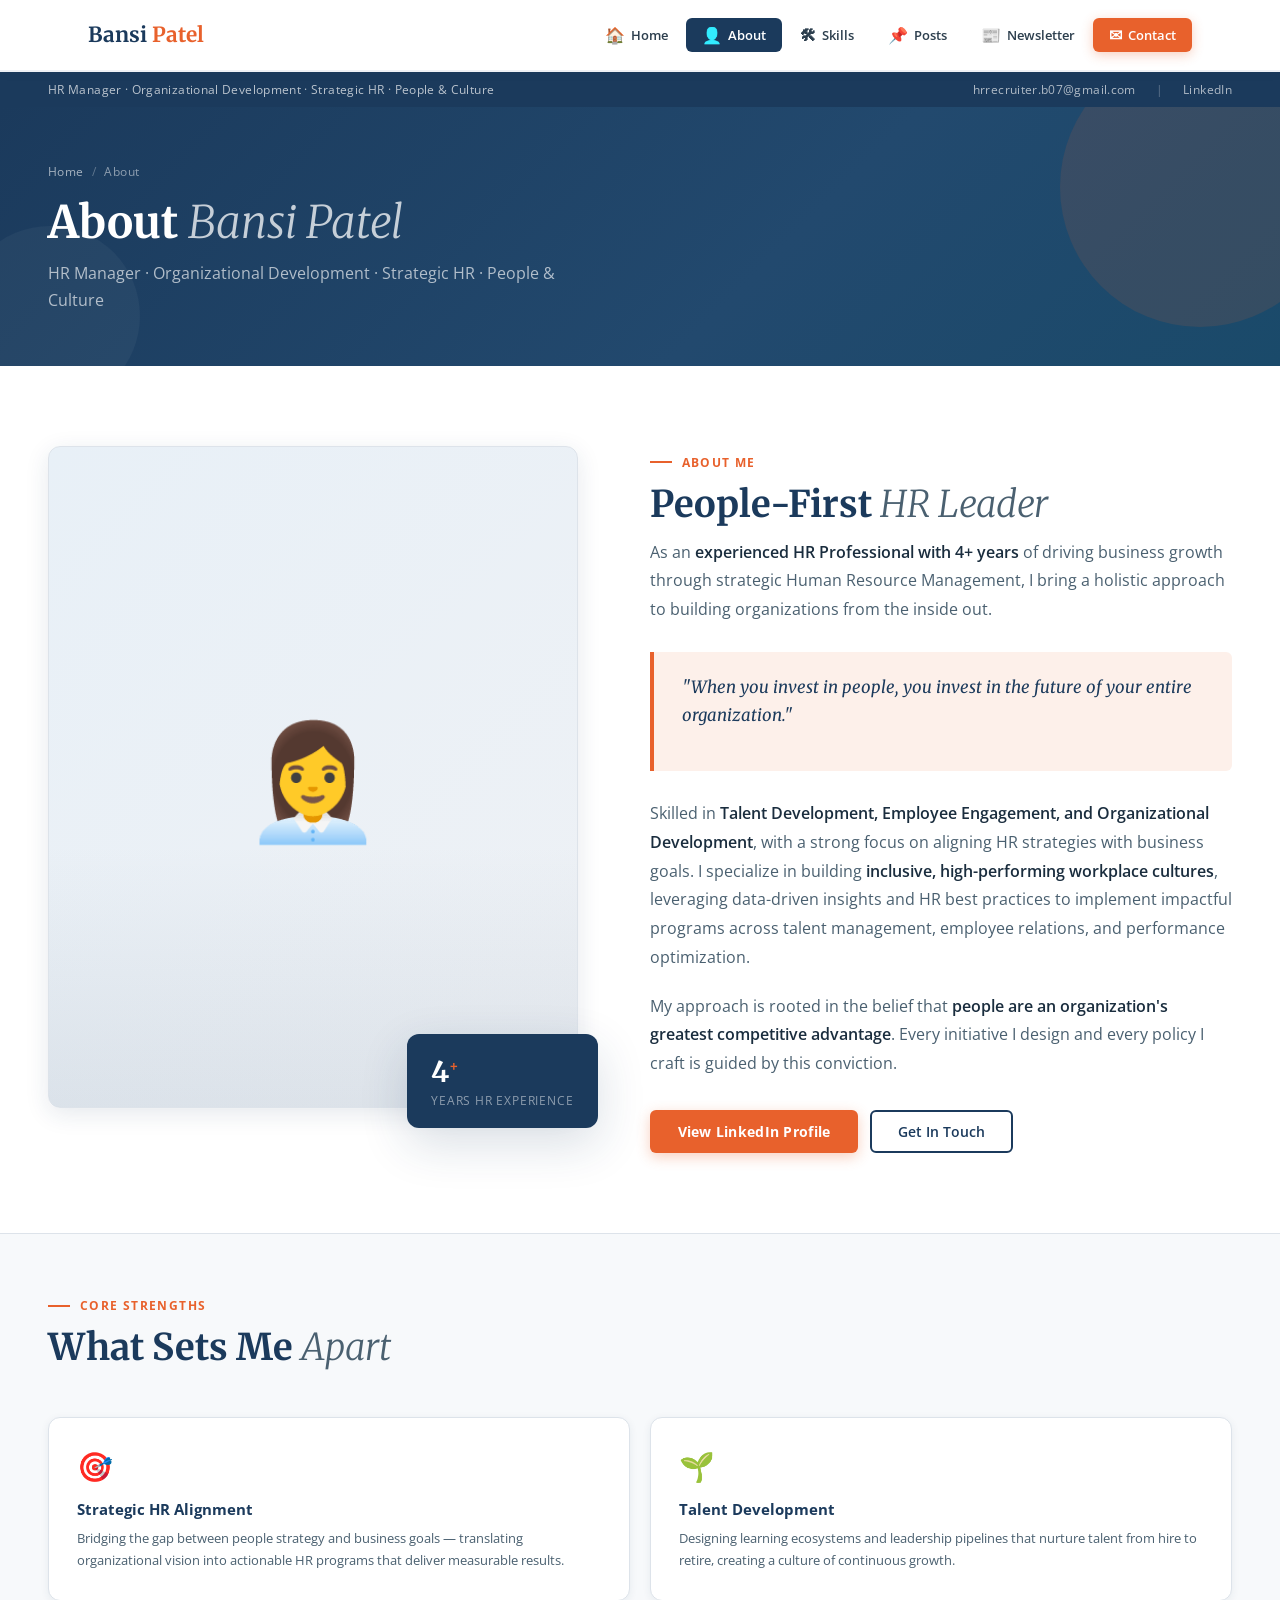
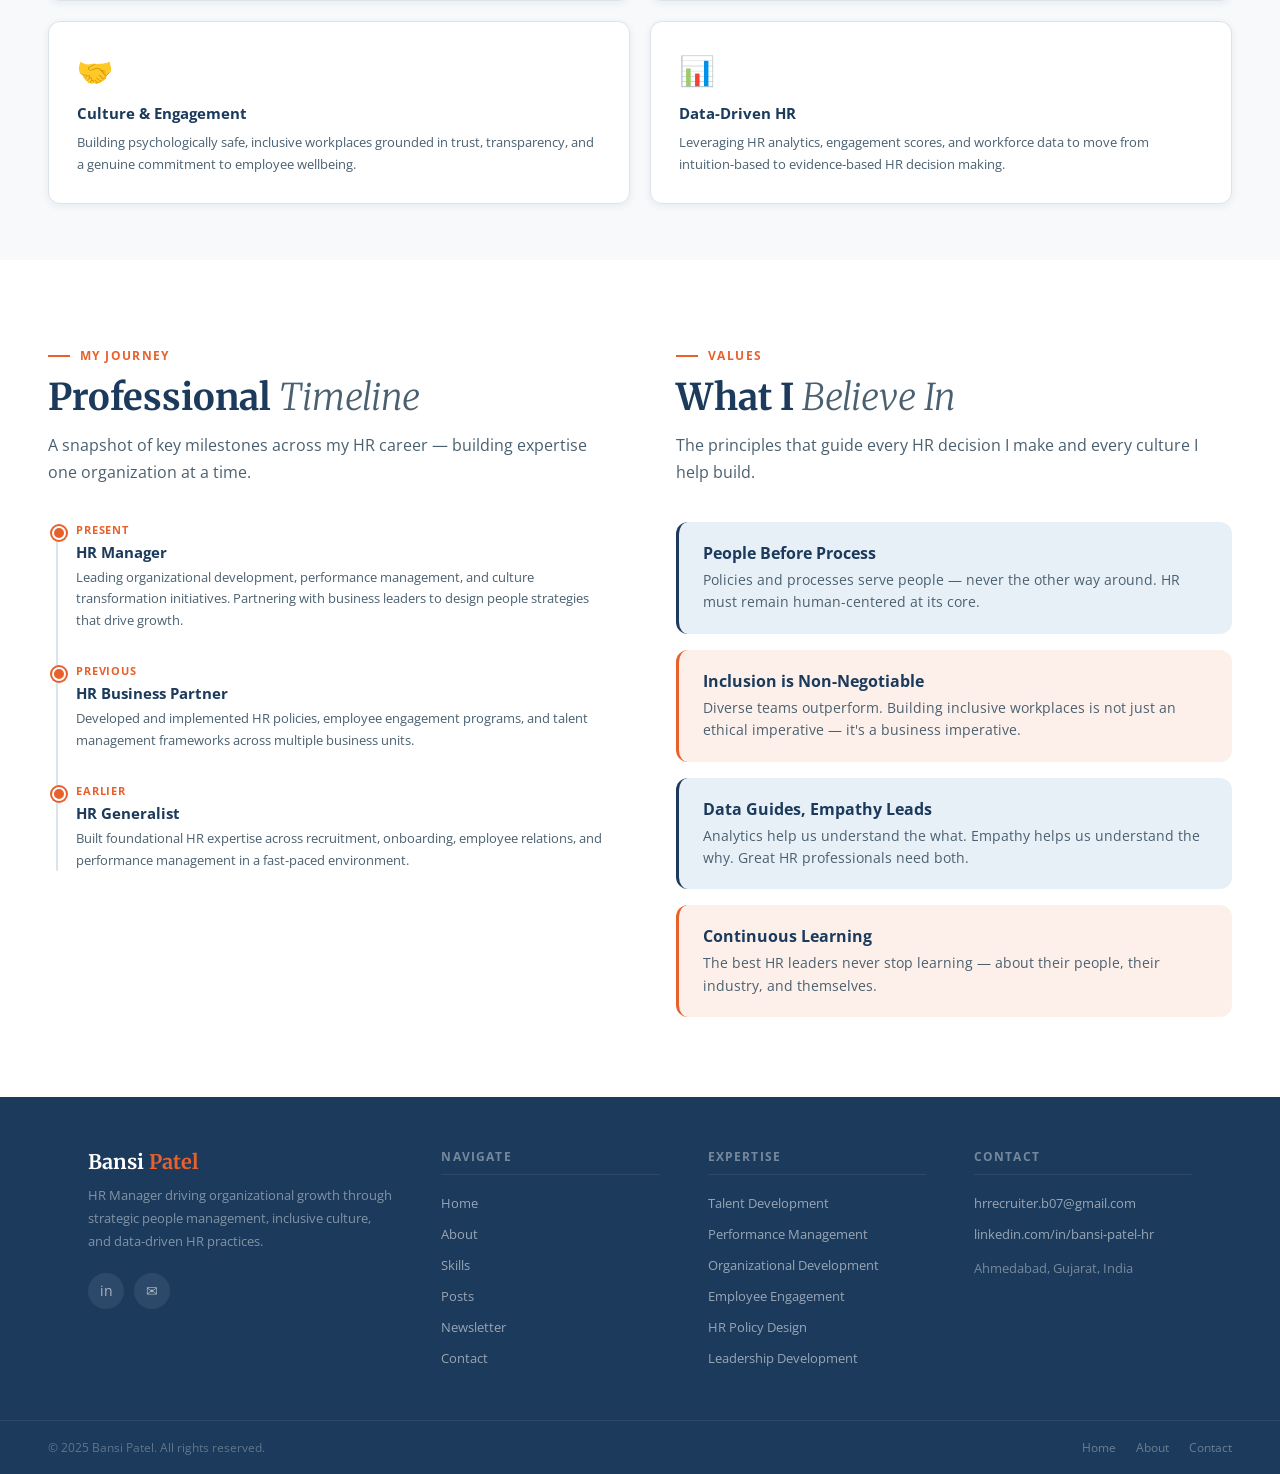
==== about.html @ 17901cab "Add files via upload" ====
<!DOCTYPE html>
<html lang="en">
<head>
<meta charset="UTF-8">
<meta name="viewport" content="width=device-width, initial-scale=1.0">
<title>About — Bansi Patel</title>
<link rel="stylesheet" href="style.css">
<style>
.about-grid { display:grid; grid-template-columns:1fr 1.1fr; gap:72px; align-items:start; }
.about-photo-block {
  position:relative;
}
.about-photo-frame {
  background:linear-gradient(135deg, var(--navy-pale), var(--gray-100));
  border-radius:var(--radius-lg);
  aspect-ratio:4/5;
  display:flex; align-items:center; justify-content:center;
  font-size:7rem;
  border:1px solid var(--gray-200);
  box-shadow:var(--shadow-md);
  position:relative; overflow:hidden;
}
.about-photo-frame::before {
  content:''; position:absolute;
  bottom:0; left:0; right:0; height:40%;
  background:linear-gradient(to top, rgba(27,58,92,.08), transparent);
}
.about-accent-card {
  position:absolute; bottom:-20px; right:-20px;
  background:var(--navy);
  border-radius:var(--radius-lg);
  padding:20px 24px;
  box-shadow:var(--shadow-lg);
}
.aac-num { font-family:'Merriweather',serif; font-size:1.8rem; font-weight:700; color:var(--white); }
.aac-num sup { color:var(--orange); font-size:.9rem; }
.aac-lbl { font-size:.72rem; color:rgba(255,255,255,.5); text-transform:uppercase; letter-spacing:.07em; margin-top:3px; }

.about-text { }
.about-text p { font-size:.97rem; color:var(--text-md); line-height:1.85; margin-bottom:20px; }
.about-text p strong { color:var(--text); font-weight:600; }
.about-quote {
  margin:28px 0;
  padding:22px 28px;
  border-left:4px solid var(--orange);
  background:var(--orange-pale);
  border-radius:0 var(--radius) var(--radius) 0;
}
.about-quote p { font-family:'Merriweather',serif; font-size:1.05rem; font-style:italic; color:var(--navy); line-height:1.65; }
.about-btns { display:flex; gap:12px; flex-wrap:wrap; margin-top:32px; }

/* HIGHLIGHTS */
.highlights-grid { display:grid; grid-template-columns:repeat(2,1fr); gap:20px; margin-top:48px; }
.hl-card {
  background:var(--white); border:1px solid var(--gray-200);
  border-radius:var(--radius-lg); padding:28px;
  box-shadow:var(--shadow-sm); transition:all .3s;
  position:relative; overflow:hidden;
}
.hl-card::before {
  content:''; position:absolute; top:0; left:0; right:0; height:3px;
  background:var(--orange); transform:scaleX(0); transform-origin:left; transition:transform .35s;
}
.hl-card:hover { transform:translateY(-4px); box-shadow:var(--shadow-lg); }
.hl-card:hover::before { transform:scaleX(1); }
.hl-icon { font-size:1.8rem; margin-bottom:14px; }
.hl-title { font-size:.95rem; font-weight:700; color:var(--navy); margin-bottom:8px; }
.hl-desc { font-size:.84rem; color:var(--text-md); line-height:1.65; }

/* TIMELINE */
.timeline { position:relative; padding-left:28px; }
.timeline::before {
  content:''; position:absolute; left:8px; top:8px; bottom:0;
  width:2px; background:var(--gray-200); border-radius:1px;
}
.tl-item { position:relative; margin-bottom:32px; }
.tl-dot {
  position:absolute; left:-24px; top:4px;
  width:14px; height:14px; border-radius:50%;
  background:var(--orange); border:2px solid var(--white);
  box-shadow:0 0 0 2px var(--orange);
}
.tl-tag { font-size:.68rem; font-weight:700; letter-spacing:.08em; text-transform:uppercase; color:var(--orange); margin-bottom:5px; }
.tl-title { font-size:.95rem; font-weight:700; color:var(--navy); margin-bottom:5px; }
.tl-desc { font-size:.84rem; color:var(--text-md); line-height:1.6; }

@media(max-width:860px){
  .about-grid { grid-template-columns:1fr; gap:40px; }
  .about-photo-block { max-width:320px; }
  .highlights-grid { grid-template-columns:1fr; }
}
</style>
</head>
<body>
<main>
<div class="page-banner">
  <div class="page-banner-inner">
    <div class="breadcrumb"><a href="index.html">Home</a><span>/</span>About</div>
    <h1>About <em>Bansi Patel</em></h1>
    <p>HR Manager · Organizational Development · Strategic HR · People &amp; Culture</p>
  </div>
</div>

<section class="section">
  <div class="container">
    <div class="about-grid">
      <div class="sr-l">
        <div class="about-photo-block">
          <div class="about-photo-frame">👩‍💼</div>
          <div class="about-accent-card">
            <div class="aac-num">4<sup>+</sup></div>
            <div class="aac-lbl">Years HR Experience</div>
          </div>
        </div>
      </div>
      <div class="about-text sr-r">
        <div class="sec-label">About Me</div>
        <h2 class="sec-h2">People-First <em>HR Leader</em></h2>
        <p>As an <strong>experienced HR Professional with 4+ years</strong> of driving business growth through strategic Human Resource Management, I bring a holistic approach to building organizations from the inside out.</p>
        <div class="about-quote">
          <p>"When you invest in people, you invest in the future of your entire organization."</p>
        </div>
        <p>Skilled in <strong>Talent Development, Employee Engagement, and Organizational Development</strong>, with a strong focus on aligning HR strategies with business goals. I specialize in building <strong>inclusive, high-performing workplace cultures</strong>, leveraging data-driven insights and HR best practices to implement impactful programs across talent management, employee relations, and performance optimization.</p>
        <p>My approach is rooted in the belief that <strong>people are an organization's greatest competitive advantage</strong>. Every initiative I design and every policy I craft is guided by this conviction.</p>
        <div class="about-btns">
          <a href="https://linkedin.com/in/bansi-patel-hr" target="_blank" class="btn-primary">View LinkedIn Profile</a>
          <a href="contact.html" class="btn-outline">Get In Touch</a>
        </div>
      </div>
    </div>
  </div>
</section>

<!-- HIGHLIGHTS -->
<section class="section-sm" style="background:var(--gray-50);border-top:1px solid var(--gray-200)">
  <div class="container">
    <div class="sr"><div class="sec-label">Core Strengths</div><h2 class="sec-h2">What Sets Me <em>Apart</em></h2></div>
    <div class="highlights-grid">
      <div class="hl-card sr d1"><div class="hl-icon">🎯</div><div class="hl-title">Strategic HR Alignment</div><p class="hl-desc">Bridging the gap between people strategy and business goals — translating organizational vision into actionable HR programs that deliver measurable results.</p></div>
      <div class="hl-card sr d2"><div class="hl-icon">🌱</div><div class="hl-title">Talent Development</div><p class="hl-desc">Designing learning ecosystems and leadership pipelines that nurture talent from hire to retire, creating a culture of continuous growth.</p></div>
      <div class="hl-card sr d3"><div class="hl-icon">🤝</div><div class="hl-title">Culture &amp; Engagement</div><p class="hl-desc">Building psychologically safe, inclusive workplaces grounded in trust, transparency, and a genuine commitment to employee wellbeing.</p></div>
      <div class="hl-card sr d4"><div class="hl-icon">📊</div><div class="hl-title">Data-Driven HR</div><p class="hl-desc">Leveraging HR analytics, engagement scores, and workforce data to move from intuition-based to evidence-based HR decision making.</p></div>
    </div>
  </div>
</section>

<!-- PROFESSIONAL JOURNEY -->
<section class="section">
  <div class="container" style="display:grid;grid-template-columns:1fr 1fr;gap:72px">
    <div class="sr-l">
      <div class="sec-label">My Journey</div>
      <h2 class="sec-h2">Professional <em>Timeline</em></h2>
      <p class="sec-desc" style="margin-bottom:36px">A snapshot of key milestones across my HR career — building expertise one organization at a time.</p>
      <div class="timeline">
        <div class="tl-item">
          <div class="tl-dot"></div>
          <div class="tl-tag">Present</div>
          <div class="tl-title">HR Manager</div>
          <p class="tl-desc">Leading organizational development, performance management, and culture transformation initiatives. Partnering with business leaders to design people strategies that drive growth.</p>
        </div>
        <div class="tl-item">
          <div class="tl-dot"></div>
          <div class="tl-tag">Previous</div>
          <div class="tl-title">HR Business Partner</div>
          <p class="tl-desc">Developed and implemented HR policies, employee engagement programs, and talent management frameworks across multiple business units.</p>
        </div>
        <div class="tl-item">
          <div class="tl-dot"></div>
          <div class="tl-tag">Earlier</div>
          <div class="tl-title">HR Generalist</div>
          <p class="tl-desc">Built foundational HR expertise across recruitment, onboarding, employee relations, and performance management in a fast-paced environment.</p>
        </div>
      </div>
    </div>
    <div class="sr-r">
      <div class="sec-label">Values</div>
      <h2 class="sec-h2">What I <em>Believe In</em></h2>
      <p class="sec-desc" style="margin-bottom:36px">The principles that guide every HR decision I make and every culture I help build.</p>
      <div style="display:flex;flex-direction:column;gap:16px">
        <div style="padding:20px 24px;border-radius:var(--radius-lg);background:var(--navy-pale);border-left:3px solid var(--navy)">
          <div style="font-weight:700;color:var(--navy);margin-bottom:5px">People Before Process</div>
          <p style="font-size:.85rem;color:var(--text-md);line-height:1.65">Policies and processes serve people — never the other way around. HR must remain human-centered at its core.</p>
        </div>
        <div style="padding:20px 24px;border-radius:var(--radius-lg);background:var(--orange-pale);border-left:3px solid var(--orange)">
          <div style="font-weight:700;color:var(--navy);margin-bottom:5px">Inclusion is Non-Negotiable</div>
          <p style="font-size:.85rem;color:var(--text-md);line-height:1.65">Diverse teams outperform. Building inclusive workplaces is not just an ethical imperative — it's a business imperative.</p>
        </div>
        <div style="padding:20px 24px;border-radius:var(--radius-lg);background:var(--navy-pale);border-left:3px solid var(--navy)">
          <div style="font-weight:700;color:var(--navy);margin-bottom:5px">Data Guides, Empathy Leads</div>
          <p style="font-size:.85rem;color:var(--text-md);line-height:1.65">Analytics help us understand the what. Empathy helps us understand the why. Great HR professionals need both.</p>
        </div>
        <div style="padding:20px 24px;border-radius:var(--radius-lg);background:var(--orange-pale);border-left:3px solid var(--orange)">
          <div style="font-weight:700;color:var(--navy);margin-bottom:5px">Continuous Learning</div>
          <p style="font-size:.85rem;color:var(--text-md);line-height:1.65">The best HR leaders never stop learning — about their people, their industry, and themselves.</p>
        </div>
      </div>
    </div>
  </div>
</section>

</main>
<script src="shared.js"></script>
</body>
</html>
---- style.css ----
/* =============================================
   BANSI PATEL — CareerMosaic-inspired palette
   Navy #1b3a5c · Orange #e8612c · White #fff
============================================= */
@import url('https://fonts.googleapis.com/css2?family=Merriweather:ital,wght@0,300;0,400;0,700;1,300;1,400&family=Open+Sans:wght@300;400;500;600;700&display=swap');

:root {
  --navy:       #1b3a5c;
  --navy-mid:   #22496e;
  --navy-lt:    #2d5f8a;
  --navy-pale:  #e8f0f7;
  --orange:     #e8612c;
  --orange-lt:  #f07840;
  --orange-pale:#fdf0ea;
  --white:      #ffffff;
  --gray-50:    #f7f9fb;
  --gray-100:   #eef1f5;
  --gray-200:   #dde3ea;
  --gray-400:   #9aabb8;
  --gray-600:   #5a6f7e;
  --gray-800:   #2d3f4e;
  --text:       #1a2d3e;
  --text-md:    #4a6070;
  --text-lt:    #7a93a3;
  --border:     rgba(27,58,92,.1);
  --shadow-sm:  0 2px 8px rgba(27,58,92,.07);
  --shadow-md:  0 6px 24px rgba(27,58,92,.11);
  --shadow-lg:  0 16px 48px rgba(27,58,92,.16);
  --radius:     6px;
  --radius-lg:  12px;
}

*, *::before, *::after { margin:0; padding:0; box-sizing:border-box; }
html { scroll-behavior:smooth; }
body {
  font-family:'Open Sans', sans-serif;
  background:var(--white);
  color:var(--text);
  overflow-x:hidden;
  -webkit-font-smoothing:antialiased;
  min-height:100vh;
  display:flex; flex-direction:column;
}
main { flex:1; }
a { text-decoration:none; color:inherit; }
img { max-width:100%; }
::-webkit-scrollbar { width:4px; }
::-webkit-scrollbar-track { background:var(--gray-100); }
::-webkit-scrollbar-thumb { background:var(--navy); border-radius:2px; }

/* ── TOP UTILITY BAR ── */
.topbar {
  background:var(--navy);
  color:rgba(255,255,255,.7);
  font-size:.75rem;
  letter-spacing:.03em;
  padding:9px 48px;
  display:flex; justify-content:space-between; align-items:center;
}
.topbar a { color:rgba(255,255,255,.65); transition:color .2s; }
.topbar a:hover { color:#fff; }
.topbar-right { display:flex; gap:20px; align-items:center; }
.topbar-right span { color:rgba(255,255,255,.3); }

/* ── MAIN NAV ── */
.navbar {
  background:var(--white);
  border-bottom:2px solid var(--gray-100);
  box-shadow:var(--shadow-sm);
  position:sticky; top:0; z-index:900;
}
.navbar-inner {
  max-width:1200px; margin:0 auto;
  padding:0 48px;
  display:flex; align-items:center; justify-content:space-between;
  height:70px;
}
.nav-logo {
  font-family:'Merriweather', serif;
  font-size:1.3rem; font-weight:700;
  color:var(--navy); white-space:nowrap;
}
.nav-logo span { color:var(--orange); }

/* centered nav links */
.nav-menu {
  display:flex; align-items:center; gap:2px;
  list-style:none;
}
.nav-menu a {
  display:flex; align-items:center; gap:6px;
  padding:8px 16px;
  border-radius:var(--radius);
  font-size:.83rem; font-weight:600;
  color:var(--gray-800);
  transition:all .22s;
  white-space:nowrap;
}
.nav-menu a .nav-icon {
  font-size:1rem; line-height:1;
}
.nav-menu a:hover { background:var(--navy-pale); color:var(--navy); }
.nav-menu a.active {
  background:var(--navy);
  color:var(--white);
}
.nav-menu a.active .nav-icon { filter:brightness(2); }

.nav-cta-btn {
  background:var(--orange) !important;
  color:var(--white) !important;
  border-radius:var(--radius) !important;
  box-shadow:0 3px 12px rgba(232,97,44,.3) !important;
}
.nav-cta-btn:hover { background:var(--orange-lt) !important; transform:translateY(-1px); box-shadow:0 5px 18px rgba(232,97,44,.4) !important; }

.hamburger {
  display:none; flex-direction:column; gap:5px;
  cursor:pointer; padding:6px;
}
.hamburger span { width:22px; height:2px; background:var(--navy); display:block; border-radius:1px; transition:all .3s; }

/* mobile nav */
@media(max-width:860px) {
  .topbar { display:none; }
  .nav-menu {
    display:none; flex-direction:column; align-items:stretch;
    position:fixed; top:70px; left:0; right:0;
    background:var(--white);
    border-top:1px solid var(--gray-200);
    padding:12px 16px 20px;
    box-shadow:var(--shadow-md);
    z-index:800; gap:4px;
  }
  .nav-menu.open { display:flex; }
  .nav-menu a { padding:12px 14px; justify-content:flex-start; }
  .hamburger { display:flex; }
  .navbar-inner { padding:0 20px; }
}

/* ── PAGE HEADER BANNER ── */
.page-banner {
  background:linear-gradient(135deg, var(--navy) 0%, var(--navy-mid) 60%, #1a4a6a 100%);
  padding:56px 48px 52px;
  position:relative; overflow:hidden;
}
.page-banner::after {
  content:'';
  position:absolute; right:-60px; top:-60px;
  width:280px; height:280px;
  border-radius:50%;
  background:rgba(232,97,44,.12);
  pointer-events:none;
}
.page-banner::before {
  content:'';
  position:absolute; left:-40px; bottom:-40px;
  width:180px; height:180px;
  border-radius:50%;
  background:rgba(255,255,255,.04);
  pointer-events:none;
}
.page-banner-inner { max-width:1200px; margin:0 auto; position:relative; z-index:1; }
.page-banner h1 {
  font-family:'Merriweather', serif;
  font-size:clamp(1.8rem, 3.5vw, 2.8rem);
  font-weight:700; color:var(--white);
  line-height:1.2; margin-bottom:10px;
}
.page-banner h1 em { font-style:italic; font-weight:300; color:rgba(255,255,255,.75); }
.page-banner p {
  font-size:1rem; color:rgba(255,255,255,.65);
  max-width:560px; line-height:1.7;
}
.breadcrumb {
  display:flex; align-items:center; gap:8px;
  font-size:.75rem; color:rgba(255,255,255,.5);
  margin-bottom:16px; letter-spacing:.04em;
}
.breadcrumb a { color:rgba(255,255,255,.6); }
.breadcrumb a:hover { color:#fff; }
.breadcrumb span { color:rgba(255,255,255,.3); }

/* ── SECTION UTILITIES ── */
.section { padding:80px 48px; }
.section-sm { padding:56px 48px; }
.container { max-width:1200px; margin:0 auto; }
.sec-label {
  display:inline-flex; align-items:center; gap:10px;
  font-size:.72rem; font-weight:700; letter-spacing:.12em; text-transform:uppercase;
  color:var(--orange); margin-bottom:12px;
}
.sec-label::before { content:''; width:22px; height:2px; background:var(--orange); }
h2.sec-h2 {
  font-family:'Merriweather', serif;
  font-size:clamp(1.7rem, 3vw, 2.3rem);
  font-weight:700; line-height:1.2;
  color:var(--navy); margin-bottom:12px;
}
h2.sec-h2 em { font-style:italic; font-weight:300; color:var(--text-md); }
.sec-desc { font-size:.97rem; color:var(--text-md); line-height:1.75; max-width:540px; }

/* ── BUTTONS ── */
.btn-primary {
  background:var(--orange); color:var(--white);
  padding:12px 28px; border-radius:var(--radius);
  font-size:.88rem; font-weight:700; letter-spacing:.02em;
  display:inline-flex; align-items:center; gap:8px;
  transition:all .25s;
  box-shadow:0 4px 14px rgba(232,97,44,.3);
  border:none; cursor:pointer;
}
.btn-primary:hover { background:var(--orange-lt); transform:translateY(-2px); box-shadow:0 8px 22px rgba(232,97,44,.4); }
.btn-navy {
  background:var(--navy); color:var(--white);
  padding:12px 28px; border-radius:var(--radius);
  font-size:.88rem; font-weight:700; letter-spacing:.02em;
  display:inline-flex; align-items:center; gap:8px;
  transition:all .25s;
  box-shadow:0 4px 14px rgba(27,58,92,.2);
}
.btn-navy:hover { background:var(--navy-mid); transform:translateY(-2px); }
.btn-outline {
  border:2px solid var(--navy); color:var(--navy);
  padding:10px 26px; border-radius:var(--radius);
  font-size:.88rem; font-weight:600;
  display:inline-flex; align-items:center; gap:8px;
  transition:all .25s;
}
.btn-outline:hover { background:var(--navy); color:var(--white); }

/* ── CARD BASE ── */
.card {
  background:var(--white);
  border:1px solid var(--gray-200);
  border-radius:var(--radius-lg);
  box-shadow:var(--shadow-sm);
  transition:all .3s;
  overflow:hidden;
}
.card:hover { transform:translateY(-4px); box-shadow:var(--shadow-lg); }
.card-top-accent::before {
  content:''; display:block;
  height:3px; background:linear-gradient(90deg, var(--orange), var(--navy));
}

/* ── SKILL TAGS ── */
.tag-cloud { display:flex; flex-wrap:wrap; gap:10px; }
.skill-tag {
  display:inline-flex; align-items:center; gap:7px;
  padding:8px 18px; border-radius:100px;
  background:var(--gray-50);
  border:1px solid var(--gray-200);
  font-size:.83rem; font-weight:600; color:var(--navy);
  transition:all .25s; cursor:default;
}
.skill-tag:hover {
  background:var(--navy); color:var(--white);
  border-color:var(--navy);
  transform:translateY(-2px); box-shadow:var(--shadow-sm);
}
.skill-tag-dot { width:5px; height:5px; border-radius:50%; background:var(--orange); flex-shrink:0; }

/* ── FOOTER ── */
footer {
  background:var(--navy);
}
.footer-main {
  max-width:1200px; margin:0 auto;
  padding:52px 48px;
  display:grid; grid-template-columns:1.4fr 1fr 1fr 1fr;
  gap:48px;
}
.footer-brand {
  font-family:'Merriweather', serif;
  font-size:1.25rem; font-weight:700;
  color:var(--white); margin-bottom:10px;
}
.footer-brand span { color:var(--orange); }
.footer-tagline { font-size:.84rem; color:rgba(255,255,255,.45); line-height:1.7; margin-bottom:20px; }
.footer-social { display:flex; gap:10px; }
.fsoc {
  width:36px; height:36px; border-radius:50%;
  background:rgba(255,255,255,.08);
  display:flex; align-items:center; justify-content:center;
  color:rgba(255,255,255,.6); font-size:.85rem;
  transition:all .25s;
}
.fsoc:hover { background:var(--orange); color:var(--white); }
.footer-col-title {
  font-size:.72rem; font-weight:700; letter-spacing:.1em; text-transform:uppercase;
  color:rgba(255,255,255,.4); margin-bottom:16px; padding-bottom:10px;
  border-bottom:1px solid rgba(255,255,255,.08);
}
.footer-links { list-style:none; display:flex; flex-direction:column; gap:9px; }
.footer-links a { font-size:.84rem; color:rgba(255,255,255,.55); transition:color .2s; }
.footer-links a:hover { color:var(--white); padding-left:4px; }
.footer-bottom {
  border-top:1px solid rgba(255,255,255,.07);
  padding:18px 48px;
  display:flex; justify-content:space-between; align-items:center;
  max-width:100%;
}
.footer-copy { font-size:.78rem; color:rgba(255,255,255,.3); }
.footer-bottom-links { display:flex; gap:20px; }
.footer-bottom-links a { font-size:.78rem; color:rgba(255,255,255,.35); transition:color .2s; }
.footer-bottom-links a:hover { color:rgba(255,255,255,.7); }

/* ── SCROLL REVEAL ── */
.sr { opacity:0; transform:translateY(28px); transition:opacity .65s ease, transform .65s ease; }
.sr.in { opacity:1; transform:none; }
.sr-l { opacity:0; transform:translateX(-28px); transition:opacity .65s ease, transform .65s ease; }
.sr-l.in { opacity:1; transform:none; }
.sr-r { opacity:0; transform:translateX(28px); transition:opacity .65s ease, transform .65s ease; }
.sr-r.in { opacity:1; transform:none; }
.d1{transition-delay:.08s;}.d2{transition-delay:.16s;}.d3{transition-delay:.24s;}.d4{transition-delay:.32s;}.d5{transition-delay:.40s;}

@media(max-width:860px){
  .section, .section-sm { padding:56px 20px; }
  .page-banner { padding:40px 20px; }
  .footer-main { grid-template-columns:1fr 1fr; padding:40px 20px; gap:32px; }
  .footer-bottom { flex-direction:column; gap:10px; padding:16px 20px; text-align:center; }
}
@media(max-width:560px){
  .footer-main { grid-template-columns:1fr; }
}
</style>
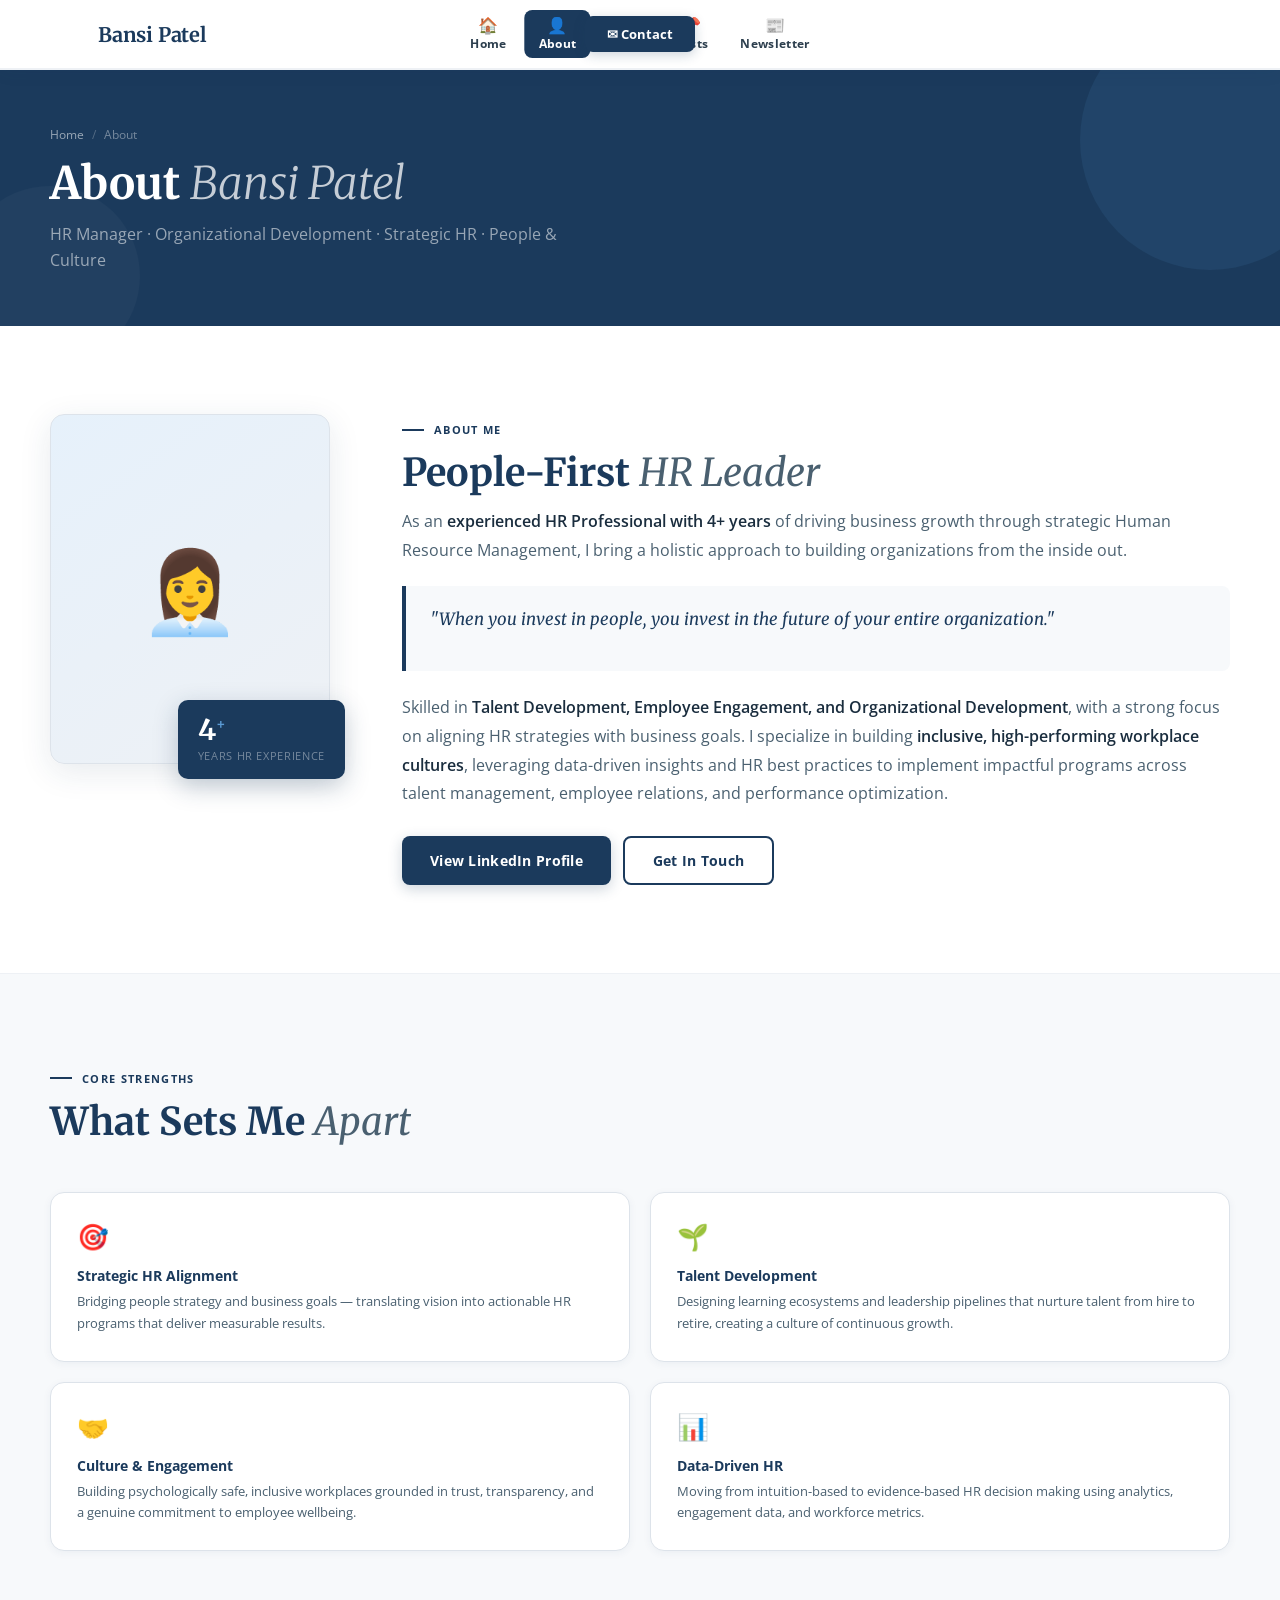
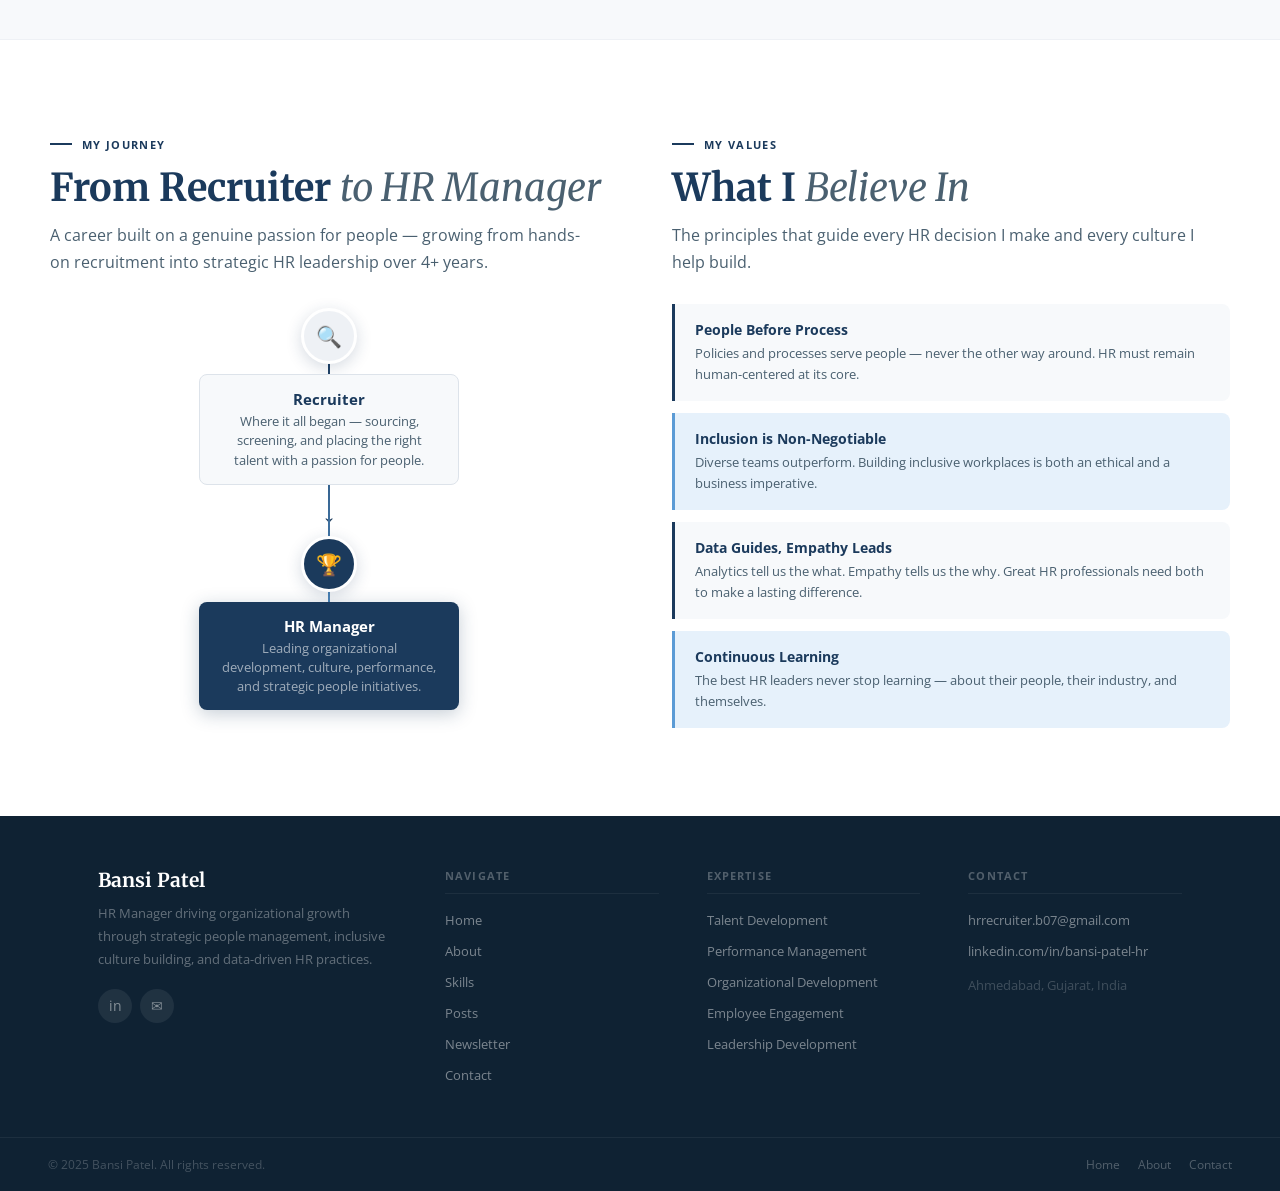
==== commit 746c8dec: "Add files via upload" ====
--- a/about.html
+++ b/about.html
@@ -6,198 +6,174 @@
 <title>About — Bansi Patel</title>
 <link rel="stylesheet" href="style.css">
 <style>
-.about-grid { display:grid; grid-template-columns:1fr 1.1fr; gap:72px; align-items:start; }
-.about-photo-block {
-  position:relative;
+.about-grid { display:grid; grid-template-columns:280px 1fr; gap:72px; align-items:start; }
+.about-photo { background:linear-gradient(145deg,var(--navy-pale),var(--g100)); border-radius:var(--radius-lg); aspect-ratio:4/5; display:flex; align-items:center; justify-content:center; font-size:5rem; border:1px solid var(--g200); box-shadow:0 8px 32px rgba(27,58,92,.1); position:relative; }
+.about-badge { position:absolute; bottom:-16px; right:-16px; background:var(--navy); border-radius:10px; padding:16px 20px; box-shadow:0 8px 24px rgba(27,58,92,.25); }
+.ab-num { font-family:'Merriweather',serif; font-size:1.8rem; font-weight:700; color:#fff; line-height:1; }
+.ab-num sup { font-size:.9rem; color:var(--steel); }
+.ab-lbl { font-size:.68rem; color:rgba(255,255,255,.4); text-transform:uppercase; letter-spacing:.06em; margin-top:3px; }
+.about-body p { font-size:.97rem; color:var(--text-md); line-height:1.85; margin-bottom:18px; }
+.about-body p strong { color:var(--text); font-weight:600; }
+.about-quote { margin:22px 0; padding:20px 24px; border-left:4px solid var(--navy); background:var(--g50); border-radius:0 8px 8px 0; }
+.about-quote p { font-family:'Merriweather',serif; font-size:1.05rem; font-style:italic; color:var(--navy); line-height:1.6; }
+.about-btns { display:flex; gap:12px; flex-wrap:wrap; margin-top:28px; }
+
+/* strengths */
+.strengths-grid { display:grid; grid-template-columns:repeat(2,1fr); gap:20px; margin-top:48px; }
+.strength-card { background:#fff; border:1px solid var(--g200); border-radius:var(--radius-lg); padding:26px; box-shadow:0 2px 8px rgba(27,58,92,.05); position:relative; overflow:hidden; transition:transform .3s, box-shadow .3s; }
+.strength-card::before { content:''; position:absolute; top:0; left:0; right:0; height:3px; background:var(--navy); transform:scaleX(0); transform-origin:left; transition:transform .38s; }
+.strength-card:hover { transform:translateY(-5px); box-shadow:0 14px 36px rgba(27,58,92,.12); }
+.strength-card:hover::before { transform:scaleX(1); }
+.sc-ico { font-size:1.6rem; margin-bottom:12px; }
+.sc-title { font-size:.9rem; font-weight:700; color:var(--navy); margin-bottom:6px; }
+.sc-desc { font-size:.83rem; color:var(--text-md); line-height:1.65; }
+
+/* journey — simple recruiter → HR Manager */
+.journey-section { display:grid; grid-template-columns:1fr 1fr; gap:64px; }
+.journey-track {
+  display:flex; flex-direction:column; align-items:center; gap:0;
+  margin-top:32px; position:relative;
 }
-.about-photo-frame {
-  background:linear-gradient(135deg, var(--navy-pale), var(--gray-100));
-  border-radius:var(--radius-lg);
-  aspect-ratio:4/5;
+.journey-track::before {
+  content:''; position:absolute; left:50%; transform:translateX(-50%);
+  top:40px; bottom:40px; width:2px;
+  background:linear-gradient(to bottom, var(--navy), var(--steel));
+  border-radius:1px;
+}
+.jstep {
+  display:flex; flex-direction:column; align-items:center;
+  position:relative; z-index:1; width:100%;
+}
+.jstep-node {
+  width:56px; height:56px; border-radius:50%;
   display:flex; align-items:center; justify-content:center;
-  font-size:7rem;
-  border:1px solid var(--gray-200);
-  box-shadow:var(--shadow-md);
-  position:relative; overflow:hidden;
+  font-size:1.3rem;
+  box-shadow:0 4px 16px rgba(27,58,92,.18);
+  border:3px solid #fff;
 }
-.about-photo-frame::before {
-  content:''; position:absolute;
-  bottom:0; left:0; right:0; height:40%;
-  background:linear-gradient(to top, rgba(27,58,92,.08), transparent);
+.jstep-node.start { background:var(--g100); }
+.jstep-node.end   { background:var(--navy); }
+.jstep-connector  { width:2px; height:64px; background:transparent; }
+.jstep-label {
+  margin-top:10px; text-align:center;
+  padding:14px 22px; border-radius:var(--radius);
+  width:100%; max-width:260px;
 }
-.about-accent-card {
-  position:absolute; bottom:-20px; right:-20px;
-  background:var(--navy);
-  border-radius:var(--radius-lg);
-  padding:20px 24px;
-  box-shadow:var(--shadow-lg);
+.jstep-label.start-lbl { background:var(--g50); border:1px solid var(--g200); }
+.jstep-label.end-lbl   { background:var(--navy); box-shadow:0 4px 18px rgba(27,58,92,.25); }
+.jl-role { font-size:.93rem; font-weight:700; color:var(--navy); margin-bottom:3px; }
+.jl-role.light { color:#fff; }
+.jl-desc { font-size:.8rem; color:var(--text-md); line-height:1.5; }
+.jl-desc.light { color:rgba(255,255,255,.58); }
+.journey-arrow {
+  font-size:1.8rem; color:var(--navy); margin:6px 0;
+  animation:arrowBounce 1.6s ease-in-out infinite;
 }
-.aac-num { font-family:'Merriweather',serif; font-size:1.8rem; font-weight:700; color:var(--white); }
-.aac-num sup { color:var(--orange); font-size:.9rem; }
-.aac-lbl { font-size:.72rem; color:rgba(255,255,255,.5); text-transform:uppercase; letter-spacing:.07em; margin-top:3px; }
+@keyframes arrowBounce { 0%,100%{transform:translateY(0);} 50%{transform:translateY(6px);} }
 
-.about-text { }
-.about-text p { font-size:.97rem; color:var(--text-md); line-height:1.85; margin-bottom:20px; }
-.about-text p strong { color:var(--text); font-weight:600; }
-.about-quote {
-  margin:28px 0;
-  padding:22px 28px;
-  border-left:4px solid var(--orange);
-  background:var(--orange-pale);
-  border-radius:0 var(--radius) var(--radius) 0;
-}
-.about-quote p { font-family:'Merriweather',serif; font-size:1.05rem; font-style:italic; color:var(--navy); line-height:1.65; }
-.about-btns { display:flex; gap:12px; flex-wrap:wrap; margin-top:32px; }
+/* values */
+.value-list { display:flex; flex-direction:column; gap:12px; }
+.val-item { padding:16px 20px; border-left:3px solid var(--navy); background:var(--g50); border-radius:0 8px 8px 0; transition:transform .25s, box-shadow .25s; }
+.val-item.alt { border-left-color:var(--steel); background:var(--navy-pale); }
+.val-item:hover { transform:translateX(5px); box-shadow:0 4px 16px rgba(27,58,92,.08); }
+.val-title { font-size:.88rem; font-weight:700; color:var(--navy); margin-bottom:4px; }
+.val-desc  { font-size:.82rem; color:var(--text-md); line-height:1.6; }
 
-/* HIGHLIGHTS */
-.highlights-grid { display:grid; grid-template-columns:repeat(2,1fr); gap:20px; margin-top:48px; }
-.hl-card {
-  background:var(--white); border:1px solid var(--gray-200);
-  border-radius:var(--radius-lg); padding:28px;
-  box-shadow:var(--shadow-sm); transition:all .3s;
-  position:relative; overflow:hidden;
-}
-.hl-card::before {
-  content:''; position:absolute; top:0; left:0; right:0; height:3px;
-  background:var(--orange); transform:scaleX(0); transform-origin:left; transition:transform .35s;
-}
-.hl-card:hover { transform:translateY(-4px); box-shadow:var(--shadow-lg); }
-.hl-card:hover::before { transform:scaleX(1); }
-.hl-icon { font-size:1.8rem; margin-bottom:14px; }
-.hl-title { font-size:.95rem; font-weight:700; color:var(--navy); margin-bottom:8px; }
-.hl-desc { font-size:.84rem; color:var(--text-md); line-height:1.65; }
-
-/* TIMELINE */
-.timeline { position:relative; padding-left:28px; }
-.timeline::before {
-  content:''; position:absolute; left:8px; top:8px; bottom:0;
-  width:2px; background:var(--gray-200); border-radius:1px;
-}
-.tl-item { position:relative; margin-bottom:32px; }
-.tl-dot {
-  position:absolute; left:-24px; top:4px;
-  width:14px; height:14px; border-radius:50%;
-  background:var(--orange); border:2px solid var(--white);
-  box-shadow:0 0 0 2px var(--orange);
-}
-.tl-tag { font-size:.68rem; font-weight:700; letter-spacing:.08em; text-transform:uppercase; color:var(--orange); margin-bottom:5px; }
-.tl-title { font-size:.95rem; font-weight:700; color:var(--navy); margin-bottom:5px; }
-.tl-desc { font-size:.84rem; color:var(--text-md); line-height:1.6; }
-
-@media(max-width:860px){
+@media(max-width:960px){
   .about-grid { grid-template-columns:1fr; gap:40px; }
-  .about-photo-block { max-width:320px; }
-  .highlights-grid { grid-template-columns:1fr; }
+  .about-photo { max-width:280px; }
+  .strengths-grid { grid-template-columns:1fr; }
+  .journey-section { grid-template-columns:1fr; gap:48px; }
 }
 </style>
 </head>
 <body>
 <main>
 <div class="page-banner">
-  <div class="page-banner-inner">
+  <div class="banner-inner">
     <div class="breadcrumb"><a href="index.html">Home</a><span>/</span>About</div>
     <h1>About <em>Bansi Patel</em></h1>
     <p>HR Manager · Organizational Development · Strategic HR · People &amp; Culture</p>
   </div>
 </div>
 
+<!-- INTRO -->
 <section class="section">
   <div class="container">
     <div class="about-grid">
-      <div class="sr-l">
-        <div class="about-photo-block">
-          <div class="about-photo-frame">👩‍💼</div>
-          <div class="about-accent-card">
-            <div class="aac-num">4<sup>+</sup></div>
-            <div class="aac-lbl">Years HR Experience</div>
-          </div>
+      <div data-reveal="left">
+        <div class="about-photo">👩‍💼
+          <div class="about-badge"><div class="ab-num">4<sup>+</sup></div><div class="ab-lbl">Years HR Experience</div></div>
         </div>
       </div>
-      <div class="about-text sr-r">
+      <div data-reveal="right" class="about-body">
         <div class="sec-label">About Me</div>
         <h2 class="sec-h2">People-First <em>HR Leader</em></h2>
         <p>As an <strong>experienced HR Professional with 4+ years</strong> of driving business growth through strategic Human Resource Management, I bring a holistic approach to building organizations from the inside out.</p>
-        <div class="about-quote">
-          <p>"When you invest in people, you invest in the future of your entire organization."</p>
-        </div>
+        <div class="about-quote"><p>"When you invest in people, you invest in the future of your entire organization."</p></div>
         <p>Skilled in <strong>Talent Development, Employee Engagement, and Organizational Development</strong>, with a strong focus on aligning HR strategies with business goals. I specialize in building <strong>inclusive, high-performing workplace cultures</strong>, leveraging data-driven insights and HR best practices to implement impactful programs across talent management, employee relations, and performance optimization.</p>
-        <p>My approach is rooted in the belief that <strong>people are an organization's greatest competitive advantage</strong>. Every initiative I design and every policy I craft is guided by this conviction.</p>
         <div class="about-btns">
-          <a href="https://linkedin.com/in/bansi-patel-hr" target="_blank" class="btn-primary">View LinkedIn Profile</a>
-          <a href="contact.html" class="btn-outline">Get In Touch</a>
+          <a href="https://linkedin.com/in/bansi-patel-hr" target="_blank" class="btn btn-navy">View LinkedIn Profile</a>
+          <a href="contact.html" class="btn btn-outline">Get In Touch</a>
         </div>
       </div>
     </div>
   </div>
 </section>
 
-<!-- HIGHLIGHTS -->
-<section class="section-sm" style="background:var(--gray-50);border-top:1px solid var(--gray-200)">
+<!-- STRENGTHS -->
+<section class="section section-alt">
   <div class="container">
-    <div class="sr"><div class="sec-label">Core Strengths</div><h2 class="sec-h2">What Sets Me <em>Apart</em></h2></div>
-    <div class="highlights-grid">
-      <div class="hl-card sr d1"><div class="hl-icon">🎯</div><div class="hl-title">Strategic HR Alignment</div><p class="hl-desc">Bridging the gap between people strategy and business goals — translating organizational vision into actionable HR programs that deliver measurable results.</p></div>
-      <div class="hl-card sr d2"><div class="hl-icon">🌱</div><div class="hl-title">Talent Development</div><p class="hl-desc">Designing learning ecosystems and leadership pipelines that nurture talent from hire to retire, creating a culture of continuous growth.</p></div>
-      <div class="hl-card sr d3"><div class="hl-icon">🤝</div><div class="hl-title">Culture &amp; Engagement</div><p class="hl-desc">Building psychologically safe, inclusive workplaces grounded in trust, transparency, and a genuine commitment to employee wellbeing.</p></div>
-      <div class="hl-card sr d4"><div class="hl-icon">📊</div><div class="hl-title">Data-Driven HR</div><p class="hl-desc">Leveraging HR analytics, engagement scores, and workforce data to move from intuition-based to evidence-based HR decision making.</p></div>
+    <div data-reveal="up"><div class="sec-label">Core Strengths</div><h2 class="sec-h2">What Sets Me <em>Apart</em></h2></div>
+    <div class="strengths-grid">
+      <div class="strength-card" data-reveal="flip" data-delay="1"><div class="sc-ico">🎯</div><div class="sc-title">Strategic HR Alignment</div><p class="sc-desc">Bridging people strategy and business goals — translating vision into actionable HR programs that deliver measurable results.</p></div>
+      <div class="strength-card" data-reveal="flip" data-delay="2"><div class="sc-ico">🌱</div><div class="sc-title">Talent Development</div><p class="sc-desc">Designing learning ecosystems and leadership pipelines that nurture talent from hire to retire, creating a culture of continuous growth.</p></div>
+      <div class="strength-card" data-reveal="flip" data-delay="3"><div class="sc-ico">🤝</div><div class="sc-title">Culture &amp; Engagement</div><p class="sc-desc">Building psychologically safe, inclusive workplaces grounded in trust, transparency, and a genuine commitment to employee wellbeing.</p></div>
+      <div class="strength-card" data-reveal="flip" data-delay="4"><div class="sc-ico">📊</div><div class="sc-title">Data-Driven HR</div><p class="sc-desc">Moving from intuition-based to evidence-based HR decision making using analytics, engagement data, and workforce metrics.</p></div>
     </div>
   </div>
 </section>
 
-<!-- PROFESSIONAL JOURNEY -->
+<!-- JOURNEY + VALUES -->
 <section class="section">
-  <div class="container" style="display:grid;grid-template-columns:1fr 1fr;gap:72px">
-    <div class="sr-l">
-      <div class="sec-label">My Journey</div>
-      <h2 class="sec-h2">Professional <em>Timeline</em></h2>
-      <p class="sec-desc" style="margin-bottom:36px">A snapshot of key milestones across my HR career — building expertise one organization at a time.</p>
-      <div class="timeline">
-        <div class="tl-item">
-          <div class="tl-dot"></div>
-          <div class="tl-tag">Present</div>
-          <div class="tl-title">HR Manager</div>
-          <p class="tl-desc">Leading organizational development, performance management, and culture transformation initiatives. Partnering with business leaders to design people strategies that drive growth.</p>
-        </div>
-        <div class="tl-item">
-          <div class="tl-dot"></div>
-          <div class="tl-tag">Previous</div>
-          <div class="tl-title">HR Business Partner</div>
-          <p class="tl-desc">Developed and implemented HR policies, employee engagement programs, and talent management frameworks across multiple business units.</p>
-        </div>
-        <div class="tl-item">
-          <div class="tl-dot"></div>
-          <div class="tl-tag">Earlier</div>
-          <div class="tl-title">HR Generalist</div>
-          <p class="tl-desc">Built foundational HR expertise across recruitment, onboarding, employee relations, and performance management in a fast-paced environment.</p>
+  <div class="container">
+    <div class="journey-section">
+      <div data-reveal="left">
+        <div class="sec-label">My Journey</div>
+        <h2 class="sec-h2">From Recruiter <em>to HR Manager</em></h2>
+        <p class="sec-desc" style="margin-bottom:32px">A career built on a genuine passion for people — growing from hands-on recruitment into strategic HR leadership over 4+ years.</p>
+        <div class="journey-track">
+          <div class="jstep">
+            <div class="jstep-node start">🔍</div>
+            <div class="jstep-label start-lbl">
+              <div class="jl-role">Recruiter</div>
+              <p class="jl-desc">Where it all began — sourcing, screening, and placing the right talent with a passion for people.</p>
+            </div>
+          </div>
+          <div class="journey-arrow">↓</div>
+          <div class="jstep">
+            <div class="jstep-node end">🏆</div>
+            <div class="jstep-label end-lbl">
+              <div class="jl-role light">HR Manager</div>
+              <p class="jl-desc light">Leading organizational development, culture, performance, and strategic people initiatives.</p>
+            </div>
+          </div>
         </div>
       </div>
-    </div>
-    <div class="sr-r">
-      <div class="sec-label">Values</div>
-      <h2 class="sec-h2">What I <em>Believe In</em></h2>
-      <p class="sec-desc" style="margin-bottom:36px">The principles that guide every HR decision I make and every culture I help build.</p>
-      <div style="display:flex;flex-direction:column;gap:16px">
-        <div style="padding:20px 24px;border-radius:var(--radius-lg);background:var(--navy-pale);border-left:3px solid var(--navy)">
-          <div style="font-weight:700;color:var(--navy);margin-bottom:5px">People Before Process</div>
-          <p style="font-size:.85rem;color:var(--text-md);line-height:1.65">Policies and processes serve people — never the other way around. HR must remain human-centered at its core.</p>
-        </div>
-        <div style="padding:20px 24px;border-radius:var(--radius-lg);background:var(--orange-pale);border-left:3px solid var(--orange)">
-          <div style="font-weight:700;color:var(--navy);margin-bottom:5px">Inclusion is Non-Negotiable</div>
-          <p style="font-size:.85rem;color:var(--text-md);line-height:1.65">Diverse teams outperform. Building inclusive workplaces is not just an ethical imperative — it's a business imperative.</p>
-        </div>
-        <div style="padding:20px 24px;border-radius:var(--radius-lg);background:var(--navy-pale);border-left:3px solid var(--navy)">
-          <div style="font-weight:700;color:var(--navy);margin-bottom:5px">Data Guides, Empathy Leads</div>
-          <p style="font-size:.85rem;color:var(--text-md);line-height:1.65">Analytics help us understand the what. Empathy helps us understand the why. Great HR professionals need both.</p>
-        </div>
-        <div style="padding:20px 24px;border-radius:var(--radius-lg);background:var(--orange-pale);border-left:3px solid var(--orange)">
-          <div style="font-weight:700;color:var(--navy);margin-bottom:5px">Continuous Learning</div>
-          <p style="font-size:.85rem;color:var(--text-md);line-height:1.65">The best HR leaders never stop learning — about their people, their industry, and themselves.</p>
+      <div data-reveal="right">
+        <div class="sec-label">My Values</div>
+        <h2 class="sec-h2">What I <em>Believe In</em></h2>
+        <p class="sec-desc" style="margin-bottom:28px">The principles that guide every HR decision I make and every culture I help build.</p>
+        <div class="value-list">
+          <div class="val-item" data-reveal="up" data-delay="1"><div class="val-title">People Before Process</div><p class="val-desc">Policies and processes serve people — never the other way around. HR must remain human-centered at its core.</p></div>
+          <div class="val-item alt" data-reveal="up" data-delay="2"><div class="val-title">Inclusion is Non-Negotiable</div><p class="val-desc">Diverse teams outperform. Building inclusive workplaces is both an ethical and a business imperative.</p></div>
+          <div class="val-item" data-reveal="up" data-delay="3"><div class="val-title">Data Guides, Empathy Leads</div><p class="val-desc">Analytics tell us the what. Empathy tells us the why. Great HR professionals need both to make a lasting difference.</p></div>
+          <div class="val-item alt" data-reveal="up" data-delay="4"><div class="val-title">Continuous Learning</div><p class="val-desc">The best HR leaders never stop learning — about their people, their industry, and themselves.</p></div>
         </div>
       </div>
     </div>
   </div>
 </section>
-
 </main>
 <script src="shared.js"></script>
 </body>
--- a/style.css
+++ b/style.css
@@ -1,40 +1,30 @@
-/* =============================================
-   BANSI PATEL — CareerMosaic-inspired palette
-   Navy #1b3a5c · Orange #e8612c · White #fff
-============================================= */
 @import url('https://fonts.googleapis.com/css2?family=Merriweather:ital,wght@0,300;0,400;0,700;1,300;1,400&family=Open+Sans:wght@300;400;500;600;700&display=swap');
 
 :root {
-  --navy:       #1b3a5c;
-  --navy-mid:   #22496e;
-  --navy-lt:    #2d5f8a;
-  --navy-pale:  #e8f0f7;
-  --orange:     #e8612c;
-  --orange-lt:  #f07840;
-  --orange-pale:#fdf0ea;
-  --white:      #ffffff;
-  --gray-50:    #f7f9fb;
-  --gray-100:   #eef1f5;
-  --gray-200:   #dde3ea;
-  --gray-400:   #9aabb8;
-  --gray-600:   #5a6f7e;
-  --gray-800:   #2d3f4e;
-  --text:       #1a2d3e;
-  --text-md:    #4a6070;
-  --text-lt:    #7a93a3;
-  --border:     rgba(27,58,92,.1);
-  --shadow-sm:  0 2px 8px rgba(27,58,92,.07);
-  --shadow-md:  0 6px 24px rgba(27,58,92,.11);
-  --shadow-lg:  0 16px 48px rgba(27,58,92,.16);
-  --radius:     6px;
-  --radius-lg:  12px;
+  --navy:     #1b3a5c;
+  --navy-mid: #22496e;
+  --navy-dk:  #0f2233;
+  --navy-pale:#e6f1fb;
+  --steel:    #5b9bd5;
+  --white:    #ffffff;
+  --g50:      #f7f9fb;
+  --g100:     #eef1f5;
+  --g200:     #dde3ea;
+  --g400:     #9aabb8;
+  --g600:     #5a6f7e;
+  --g800:     #2d3f4e;
+  --text:     #1a2d3e;
+  --text-md:  #4a6070;
+  --text-lt:  #7a93a3;
+  --radius:   8px;
+  --radius-lg:14px;
 }
 
 *, *::before, *::after { margin:0; padding:0; box-sizing:border-box; }
 html { scroll-behavior:smooth; }
 body {
   font-family:'Open Sans', sans-serif;
-  background:var(--white);
+  background:#fff;
   color:var(--text);
   overflow-x:hidden;
   -webkit-font-smoothing:antialiased;
@@ -45,283 +35,178 @@
 a { text-decoration:none; color:inherit; }
 img { max-width:100%; }
 ::-webkit-scrollbar { width:4px; }
-::-webkit-scrollbar-track { background:var(--gray-100); }
+::-webkit-scrollbar-track { background:var(--g100); }
 ::-webkit-scrollbar-thumb { background:var(--navy); border-radius:2px; }
 
-/* ── TOP UTILITY BAR ── */
-.topbar {
-  background:var(--navy);
-  color:rgba(255,255,255,.7);
-  font-size:.75rem;
-  letter-spacing:.03em;
-  padding:9px 48px;
-  display:flex; justify-content:space-between; align-items:center;
-}
-.topbar a { color:rgba(255,255,255,.65); transition:color .2s; }
-.topbar a:hover { color:#fff; }
-.topbar-right { display:flex; gap:20px; align-items:center; }
-.topbar-right span { color:rgba(255,255,255,.3); }
-
-/* ── MAIN NAV ── */
+/* ══ NAVBAR ══ */
 .navbar {
-  background:var(--white);
-  border-bottom:2px solid var(--gray-100);
-  box-shadow:var(--shadow-sm);
   position:sticky; top:0; z-index:900;
+  background:#fff;
+  border-bottom:2px solid var(--g100);
+  box-shadow:0 2px 16px rgba(27,58,92,.08);
 }
 .navbar-inner {
-  max-width:1200px; margin:0 auto;
-  padding:0 48px;
+  max-width:1180px; margin:0 auto;
+  padding:0 48px; height:68px;
   display:flex; align-items:center; justify-content:space-between;
-  height:70px;
 }
 .nav-logo {
   font-family:'Merriweather', serif;
-  font-size:1.3rem; font-weight:700;
-  color:var(--navy); white-space:nowrap;
-}
-.nav-logo span { color:var(--orange); }
-
-/* centered nav links */
-.nav-menu {
-  display:flex; align-items:center; gap:2px;
+  font-size:1.25rem; font-weight:700;
+  color:var(--navy); letter-spacing:-.01em;
+  white-space:nowrap; flex-shrink:0;
+}
+.nav-center {
+  display:flex; align-items:center; gap:4px;
   list-style:none;
-}
-.nav-menu a {
-  display:flex; align-items:center; gap:6px;
-  padding:8px 16px;
-  border-radius:var(--radius);
-  font-size:.83rem; font-weight:600;
-  color:var(--gray-800);
-  transition:all .22s;
-  white-space:nowrap;
-}
-.nav-menu a .nav-icon {
-  font-size:1rem; line-height:1;
-}
-.nav-menu a:hover { background:var(--navy-pale); color:var(--navy); }
-.nav-menu a.active {
+  position:absolute; left:50%; transform:translateX(-50%);
+}
+.nav-center a {
+  display:flex; flex-direction:column; align-items:center; gap:3px;
+  padding:7px 14px; border-radius:var(--radius);
+  font-size:.72rem; font-weight:700;
+  color:var(--g800); letter-spacing:.03em;
+  transition:all .22s; white-space:nowrap;
+  text-decoration:none;
+}
+.nav-center a .nav-ico { font-size:1rem; line-height:1; }
+.nav-center a:hover { background:var(--g50); color:var(--navy); }
+.nav-center a.active { background:var(--navy); color:#fff; border-radius:var(--radius); }
+.nav-cta {
   background:var(--navy);
-  color:var(--white);
-}
-.nav-menu a.active .nav-icon { filter:brightness(2); }
-
-.nav-cta-btn {
-  background:var(--orange) !important;
-  color:var(--white) !important;
+  color:#fff !important;
+  padding:9px 22px !important;
   border-radius:var(--radius) !important;
-  box-shadow:0 3px 12px rgba(232,97,44,.3) !important;
-}
-.nav-cta-btn:hover { background:var(--orange-lt) !important; transform:translateY(-1px); box-shadow:0 5px 18px rgba(232,97,44,.4) !important; }
-
-.hamburger {
-  display:none; flex-direction:column; gap:5px;
-  cursor:pointer; padding:6px;
-}
+  font-size:.82rem !important;
+  font-weight:700 !important;
+  flex-direction:row !important;
+  gap:6px !important;
+  box-shadow:0 3px 12px rgba(27,58,92,.22);
+  flex-shrink:0;
+}
+.nav-cta:hover { background:var(--navy-mid) !important; }
+.hamburger { display:none; flex-direction:column; gap:5px; cursor:pointer; padding:6px; }
 .hamburger span { width:22px; height:2px; background:var(--navy); display:block; border-radius:1px; transition:all .3s; }
 
-/* mobile nav */
-@media(max-width:860px) {
-  .topbar { display:none; }
-  .nav-menu {
-    display:none; flex-direction:column; align-items:stretch;
-    position:fixed; top:70px; left:0; right:0;
-    background:var(--white);
-    border-top:1px solid var(--gray-200);
-    padding:12px 16px 20px;
-    box-shadow:var(--shadow-md);
-    z-index:800; gap:4px;
-  }
-  .nav-menu.open { display:flex; }
-  .nav-menu a { padding:12px 14px; justify-content:flex-start; }
-  .hamburger { display:flex; }
-  .navbar-inner { padding:0 20px; }
-}
-
-/* ── PAGE HEADER BANNER ── */
+/* ══ PAGE BANNER ══ */
 .page-banner {
-  background:linear-gradient(135deg, var(--navy) 0%, var(--navy-mid) 60%, #1a4a6a 100%);
+  background:var(--navy);
   padding:56px 48px 52px;
   position:relative; overflow:hidden;
 }
-.page-banner::after {
-  content:'';
-  position:absolute; right:-60px; top:-60px;
-  width:280px; height:280px;
-  border-radius:50%;
-  background:rgba(232,97,44,.12);
-  pointer-events:none;
-}
-.page-banner::before {
-  content:'';
-  position:absolute; left:-40px; bottom:-40px;
-  width:180px; height:180px;
-  border-radius:50%;
-  background:rgba(255,255,255,.04);
-  pointer-events:none;
-}
-.page-banner-inner { max-width:1200px; margin:0 auto; position:relative; z-index:1; }
-.page-banner h1 {
-  font-family:'Merriweather', serif;
-  font-size:clamp(1.8rem, 3.5vw, 2.8rem);
-  font-weight:700; color:var(--white);
-  line-height:1.2; margin-bottom:10px;
-}
-.page-banner h1 em { font-style:italic; font-weight:300; color:rgba(255,255,255,.75); }
-.page-banner p {
-  font-size:1rem; color:rgba(255,255,255,.65);
-  max-width:560px; line-height:1.7;
-}
-.breadcrumb {
-  display:flex; align-items:center; gap:8px;
-  font-size:.75rem; color:rgba(255,255,255,.5);
-  margin-bottom:16px; letter-spacing:.04em;
-}
-.breadcrumb a { color:rgba(255,255,255,.6); }
+.page-banner::after { content:''; position:absolute; right:-60px; top:-60px; width:260px; height:260px; border-radius:50%; background:rgba(91,155,213,.1); pointer-events:none; }
+.page-banner::before { content:''; position:absolute; left:-40px; bottom:-40px; width:180px; height:180px; border-radius:50%; background:rgba(255,255,255,.03); pointer-events:none; }
+.banner-inner { max-width:1180px; margin:0 auto; position:relative; z-index:1; }
+.breadcrumb { display:flex; align-items:center; gap:8px; font-size:.75rem; color:rgba(255,255,255,.4); margin-bottom:14px; }
+.breadcrumb a { color:rgba(255,255,255,.55); }
 .breadcrumb a:hover { color:#fff; }
-.breadcrumb span { color:rgba(255,255,255,.3); }
-
-/* ── SECTION UTILITIES ── */
-.section { padding:80px 48px; }
-.section-sm { padding:56px 48px; }
-.container { max-width:1200px; margin:0 auto; }
-.sec-label {
-  display:inline-flex; align-items:center; gap:10px;
-  font-size:.72rem; font-weight:700; letter-spacing:.12em; text-transform:uppercase;
-  color:var(--orange); margin-bottom:12px;
-}
-.sec-label::before { content:''; width:22px; height:2px; background:var(--orange); }
-h2.sec-h2 {
-  font-family:'Merriweather', serif;
-  font-size:clamp(1.7rem, 3vw, 2.3rem);
-  font-weight:700; line-height:1.2;
-  color:var(--navy); margin-bottom:12px;
-}
-h2.sec-h2 em { font-style:italic; font-weight:300; color:var(--text-md); }
+.breadcrumb span { color:rgba(255,255,255,.25); }
+.page-banner h1 { font-family:'Merriweather', serif; font-size:clamp(1.9rem,3.5vw,2.8rem); font-weight:700; color:#fff; line-height:1.2; margin-bottom:10px; }
+.page-banner h1 em { font-style:italic; font-weight:300; opacity:.75; }
+.page-banner p { font-size:.97rem; color:rgba(255,255,255,.55); max-width:560px; line-height:1.7; }
+
+/* ══ SECTIONS ══ */
+.section { padding:88px 48px; }
+.section-alt { background:var(--g50); border-top:1px solid var(--g100); border-bottom:1px solid var(--g100); }
+.container { max-width:1180px; margin:0 auto; }
+.sec-label { display:inline-flex; align-items:center; gap:10px; font-size:.7rem; font-weight:700; letter-spacing:.12em; text-transform:uppercase; color:var(--navy); margin-bottom:12px; }
+.sec-label::before { content:''; width:22px; height:2px; background:var(--navy); }
+h2.sec-h2 { font-family:'Merriweather', serif; font-size:clamp(1.7rem,3vw,2.4rem); font-weight:700; line-height:1.2; color:var(--navy); margin-bottom:12px; }
+h2.sec-h2 em { font-style:italic; font-weight:400; color:var(--text-md); }
 .sec-desc { font-size:.97rem; color:var(--text-md); line-height:1.75; max-width:540px; }
 
-/* ── BUTTONS ── */
-.btn-primary {
-  background:var(--orange); color:var(--white);
-  padding:12px 28px; border-radius:var(--radius);
-  font-size:.88rem; font-weight:700; letter-spacing:.02em;
-  display:inline-flex; align-items:center; gap:8px;
-  transition:all .25s;
-  box-shadow:0 4px 14px rgba(232,97,44,.3);
-  border:none; cursor:pointer;
-}
-.btn-primary:hover { background:var(--orange-lt); transform:translateY(-2px); box-shadow:0 8px 22px rgba(232,97,44,.4); }
-.btn-navy {
-  background:var(--navy); color:var(--white);
-  padding:12px 28px; border-radius:var(--radius);
-  font-size:.88rem; font-weight:700; letter-spacing:.02em;
-  display:inline-flex; align-items:center; gap:8px;
-  transition:all .25s;
-  box-shadow:0 4px 14px rgba(27,58,92,.2);
-}
-.btn-navy:hover { background:var(--navy-mid); transform:translateY(-2px); }
-.btn-outline {
-  border:2px solid var(--navy); color:var(--navy);
-  padding:10px 26px; border-radius:var(--radius);
-  font-size:.88rem; font-weight:600;
-  display:inline-flex; align-items:center; gap:8px;
-  transition:all .25s;
-}
-.btn-outline:hover { background:var(--navy); color:var(--white); }
-
-/* ── CARD BASE ── */
-.card {
-  background:var(--white);
-  border:1px solid var(--gray-200);
-  border-radius:var(--radius-lg);
-  box-shadow:var(--shadow-sm);
-  transition:all .3s;
-  overflow:hidden;
-}
-.card:hover { transform:translateY(-4px); box-shadow:var(--shadow-lg); }
-.card-top-accent::before {
-  content:''; display:block;
-  height:3px; background:linear-gradient(90deg, var(--orange), var(--navy));
-}
-
-/* ── SKILL TAGS ── */
-.tag-cloud { display:flex; flex-wrap:wrap; gap:10px; }
-.skill-tag {
-  display:inline-flex; align-items:center; gap:7px;
-  padding:8px 18px; border-radius:100px;
-  background:var(--gray-50);
-  border:1px solid var(--gray-200);
-  font-size:.83rem; font-weight:600; color:var(--navy);
-  transition:all .25s; cursor:default;
-}
-.skill-tag:hover {
-  background:var(--navy); color:var(--white);
-  border-color:var(--navy);
-  transform:translateY(-2px); box-shadow:var(--shadow-sm);
-}
-.skill-tag-dot { width:5px; height:5px; border-radius:50%; background:var(--orange); flex-shrink:0; }
-
-/* ── FOOTER ── */
-footer {
-  background:var(--navy);
-}
-.footer-main {
-  max-width:1200px; margin:0 auto;
-  padding:52px 48px;
-  display:grid; grid-template-columns:1.4fr 1fr 1fr 1fr;
-  gap:48px;
-}
-.footer-brand {
-  font-family:'Merriweather', serif;
-  font-size:1.25rem; font-weight:700;
-  color:var(--white); margin-bottom:10px;
-}
-.footer-brand span { color:var(--orange); }
-.footer-tagline { font-size:.84rem; color:rgba(255,255,255,.45); line-height:1.7; margin-bottom:20px; }
-.footer-social { display:flex; gap:10px; }
-.fsoc {
-  width:36px; height:36px; border-radius:50%;
-  background:rgba(255,255,255,.08);
-  display:flex; align-items:center; justify-content:center;
-  color:rgba(255,255,255,.6); font-size:.85rem;
-  transition:all .25s;
-}
-.fsoc:hover { background:var(--orange); color:var(--white); }
-.footer-col-title {
-  font-size:.72rem; font-weight:700; letter-spacing:.1em; text-transform:uppercase;
-  color:rgba(255,255,255,.4); margin-bottom:16px; padding-bottom:10px;
-  border-bottom:1px solid rgba(255,255,255,.08);
-}
+/* ══ BUTTONS ══ */
+.btn { display:inline-flex; align-items:center; gap:8px; padding:13px 28px; border-radius:var(--radius); font-size:.88rem; font-weight:700; letter-spacing:.02em; cursor:pointer; border:none; transition:all .25s; }
+.btn-navy { background:var(--navy); color:#fff; box-shadow:0 4px 14px rgba(27,58,92,.22); }
+.btn-navy:hover { background:var(--navy-mid); transform:translateY(-2px); box-shadow:0 8px 22px rgba(27,58,92,.3); }
+.btn-outline { background:none; border:2px solid var(--navy); color:var(--navy); }
+.btn-outline:hover { background:var(--navy); color:#fff; }
+
+/* ══ TRUST BAR ══ */
+.trust-bar { background:var(--g50); border-bottom:1px solid var(--g200); border-top:1px solid var(--g200); padding:15px 48px; }
+.trust-inner { max-width:1180px; margin:0 auto; display:flex; align-items:center; gap:20px; flex-wrap:wrap; }
+.trust-label { font-size:.7rem; font-weight:700; letter-spacing:.08em; text-transform:uppercase; color:var(--text-lt); white-space:nowrap; }
+.trust-pills { display:flex; gap:10px; flex-wrap:wrap; }
+.tpill { display:flex; align-items:center; gap:6px; background:#fff; border:1px solid var(--g200); padding:5px 14px; border-radius:100px; font-size:.8rem; font-weight:600; color:var(--navy); box-shadow:0 1px 4px rgba(27,58,92,.05); }
+.tpill-dot { width:6px; height:6px; border-radius:50%; background:var(--navy); opacity:.3; }
+
+/* ══ METRICS BAND ══ */
+.metrics-band { background:var(--navy); padding:52px 48px; }
+.metrics-grid { max-width:1180px; margin:0 auto; display:grid; grid-template-columns:repeat(4,1fr); gap:0; }
+.metric-item { text-align:center; padding:12px 20px; border-right:1px solid rgba(255,255,255,.07); }
+.metric-item:last-child { border-right:none; }
+.metric-num { font-family:'Merriweather',serif; font-size:2.8rem; font-weight:700; color:#fff; line-height:1; }
+.metric-num sup { font-size:1.2rem; color:var(--steel); }
+.metric-label { font-size:.72rem; color:rgba(255,255,255,.38); text-transform:uppercase; letter-spacing:.08em; margin-top:8px; }
+.metric-bar { width:30px; height:2px; background:var(--steel); margin:10px auto 0; border-radius:1px; transition:width .6s ease; }
+.metric-item.visible .metric-bar { width:60px; }
+
+/* ══ CTA STRIP ══ */
+.cta-strip { background:var(--navy-dk); padding:64px 48px; text-align:center; }
+.cta-strip h2 { font-family:'Merriweather',serif; font-size:clamp(1.6rem,3vw,2.2rem); font-weight:700; color:#fff; margin-bottom:12px; }
+.cta-strip p { font-size:.97rem; color:rgba(255,255,255,.5); margin-bottom:32px; max-width:460px; margin-left:auto; margin-right:auto; line-height:1.7; }
+.btn-white { background:#fff; color:var(--navy); padding:14px 36px; border-radius:var(--radius); font-size:.92rem; font-weight:700; border:none; cursor:pointer; box-shadow:0 6px 24px rgba(0,0,0,.18); transition:all .25s; display:inline-flex; align-items:center; gap:8px; }
+.btn-white:hover { transform:translateY(-2px); box-shadow:0 10px 32px rgba(0,0,0,.25); }
+
+/* ══ FOOTER ══ */
+footer { background:var(--navy-dk); }
+.footer-main { max-width:1180px; margin:0 auto; padding:52px 48px; display:grid; grid-template-columns:1.4fr 1fr 1fr 1fr; gap:48px; }
+.footer-brand { font-family:'Merriweather',serif; font-size:1.2rem; font-weight:700; color:#fff; margin-bottom:10px; }
+.footer-tagline { font-size:.84rem; color:rgba(255,255,255,.35); line-height:1.7; margin-bottom:18px; }
+.footer-social { display:flex; gap:8px; }
+.fsoc { width:34px; height:34px; border-radius:50%; background:rgba(255,255,255,.07); display:flex; align-items:center; justify-content:center; color:rgba(255,255,255,.45); font-size:.85rem; transition:all .22s; text-decoration:none; }
+.fsoc:hover { background:var(--navy); color:#fff; }
+.footer-col-title { font-size:.7rem; font-weight:700; letter-spacing:.1em; text-transform:uppercase; color:rgba(255,255,255,.28); margin-bottom:14px; padding-bottom:10px; border-bottom:1px solid rgba(255,255,255,.06); }
 .footer-links { list-style:none; display:flex; flex-direction:column; gap:9px; }
-.footer-links a { font-size:.84rem; color:rgba(255,255,255,.55); transition:color .2s; }
-.footer-links a:hover { color:var(--white); padding-left:4px; }
-.footer-bottom {
-  border-top:1px solid rgba(255,255,255,.07);
-  padding:18px 48px;
-  display:flex; justify-content:space-between; align-items:center;
-  max-width:100%;
-}
-.footer-copy { font-size:.78rem; color:rgba(255,255,255,.3); }
-.footer-bottom-links { display:flex; gap:20px; }
-.footer-bottom-links a { font-size:.78rem; color:rgba(255,255,255,.35); transition:color .2s; }
-.footer-bottom-links a:hover { color:rgba(255,255,255,.7); }
-
-/* ── SCROLL REVEAL ── */
-.sr { opacity:0; transform:translateY(28px); transition:opacity .65s ease, transform .65s ease; }
-.sr.in { opacity:1; transform:none; }
-.sr-l { opacity:0; transform:translateX(-28px); transition:opacity .65s ease, transform .65s ease; }
-.sr-l.in { opacity:1; transform:none; }
-.sr-r { opacity:0; transform:translateX(28px); transition:opacity .65s ease, transform .65s ease; }
-.sr-r.in { opacity:1; transform:none; }
-.d1{transition-delay:.08s;}.d2{transition-delay:.16s;}.d3{transition-delay:.24s;}.d4{transition-delay:.32s;}.d5{transition-delay:.40s;}
-
-@media(max-width:860px){
-  .section, .section-sm { padding:56px 20px; }
+.footer-links a { font-size:.84rem; color:rgba(255,255,255,.45); transition:all .2s; display:inline-block; }
+.footer-links a:hover { color:#fff; padding-left:4px; }
+.footer-bottom { border-top:1px solid rgba(255,255,255,.06); padding:18px 48px; display:flex; justify-content:space-between; align-items:center; }
+.footer-copy { font-size:.78rem; color:rgba(255,255,255,.22); }
+.footer-links-row { display:flex; gap:18px; }
+.footer-links-row a { font-size:.78rem; color:rgba(255,255,255,.28); transition:color .2s; }
+.footer-links-row a:hover { color:rgba(255,255,255,.65); }
+
+/* ══ SCROLL REVEAL ANIMATIONS ══ */
+[data-reveal] {
+  opacity:0;
+  transition:opacity .75s cubic-bezier(.22,1,.36,1), transform .75s cubic-bezier(.22,1,.36,1);
+}
+[data-reveal="up"]    { transform:translateY(48px); }
+[data-reveal="left"]  { transform:translateX(-48px); }
+[data-reveal="right"] { transform:translateX(48px); }
+[data-reveal="scale"] { transform:scale(.92); }
+[data-reveal="flip"]  { transform:perspective(600px) rotateX(12deg) translateY(24px); }
+[data-reveal].revealed { opacity:1; transform:none; }
+[data-delay="1"] { transition-delay:.1s; }
+[data-delay="2"] { transition-delay:.2s; }
+[data-delay="3"] { transition-delay:.3s; }
+[data-delay="4"] { transition-delay:.4s; }
+[data-delay="5"] { transition-delay:.5s; }
+[data-delay="6"] { transition-delay:.6s; }
+
+/* ══ CARD BASE ══ */
+.card { background:#fff; border:1px solid var(--g200); border-radius:var(--radius-lg); box-shadow:0 2px 8px rgba(27,58,92,.06); transition:transform .3s, box-shadow .3s; }
+.card:hover { transform:translateY(-5px); box-shadow:0 18px 44px rgba(27,58,92,.13); }
+.card-accent::before { content:''; display:block; height:3px; background:linear-gradient(90deg, var(--navy), var(--steel)); border-radius:var(--radius-lg) var(--radius-lg) 0 0; }
+
+/* ══ RESPONSIVE ══ */
+@media(max-width:960px) {
+  .navbar-inner { padding:0 20px; }
+  .nav-center { position:static; transform:none; display:none; flex-direction:column; align-items:stretch; background:#fff; position:fixed; top:68px; left:0; right:0; padding:12px 16px 20px; border-bottom:1px solid var(--g200); box-shadow:0 8px 24px rgba(27,58,92,.1); z-index:800; gap:4px; }
+  .nav-center.open { display:flex; }
+  .nav-center a { flex-direction:row; padding:11px 14px; }
+  .hamburger { display:flex; }
+  .section, .section-alt { padding:60px 20px; }
   .page-banner { padding:40px 20px; }
+  .metrics-band { padding:40px 20px; }
+  .cta-strip { padding:48px 20px; }
+  .trust-bar { padding:13px 20px; }
+  .metrics-grid { grid-template-columns:1fr 1fr; }
   .footer-main { grid-template-columns:1fr 1fr; padding:40px 20px; gap:32px; }
   .footer-bottom { flex-direction:column; gap:10px; padding:16px 20px; text-align:center; }
 }
-@media(max-width:560px){
+@media(max-width:600px) {
   .footer-main { grid-template-columns:1fr; }
+  .metrics-grid { grid-template-columns:1fr 1fr; }
 }
 </style>
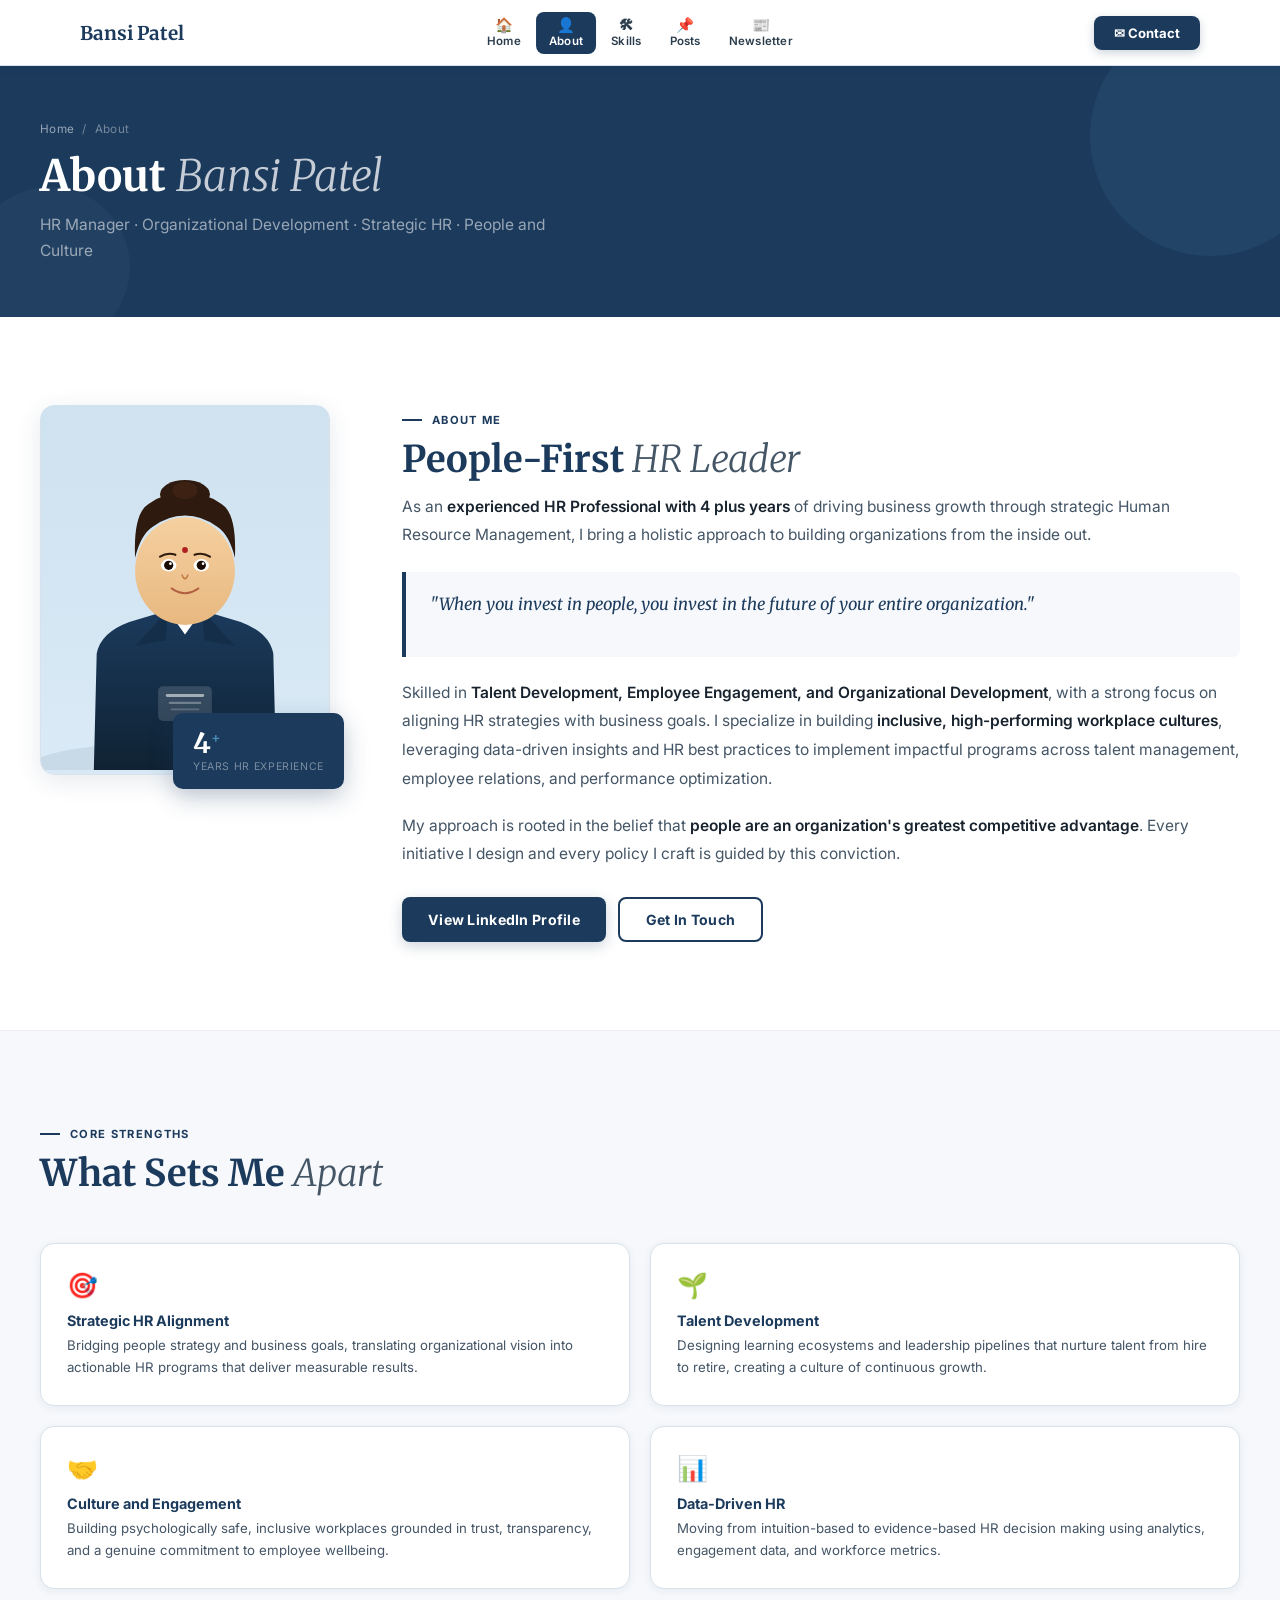
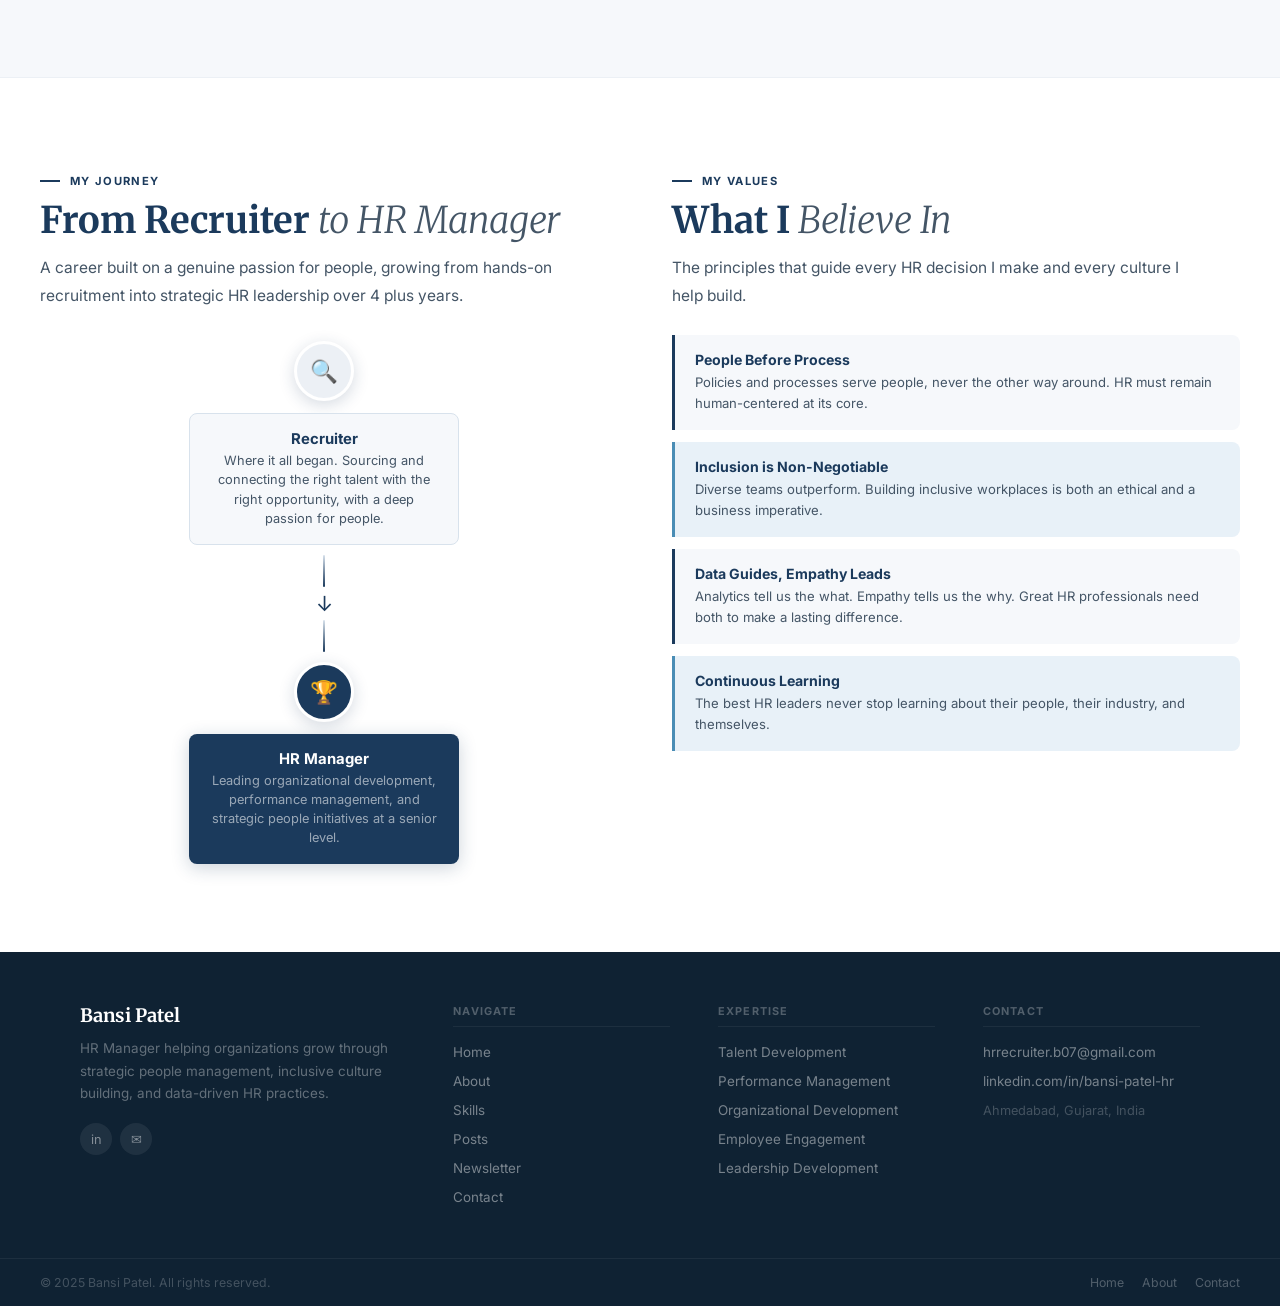
==== commit d2bb9f09: "Add files via upload" ====
--- a/about.html
+++ b/about.html
@@ -6,175 +6,201 @@
 <title>About — Bansi Patel</title>
 <link rel="stylesheet" href="style.css">
 <style>
-.about-grid { display:grid; grid-template-columns:280px 1fr; gap:72px; align-items:start; }
-.about-photo { background:linear-gradient(145deg,var(--navy-pale),var(--g100)); border-radius:var(--radius-lg); aspect-ratio:4/5; display:flex; align-items:center; justify-content:center; font-size:5rem; border:1px solid var(--g200); box-shadow:0 8px 32px rgba(27,58,92,.1); position:relative; }
-.about-badge { position:absolute; bottom:-16px; right:-16px; background:var(--navy); border-radius:10px; padding:16px 20px; box-shadow:0 8px 24px rgba(27,58,92,.25); }
-.ab-num { font-family:'Merriweather',serif; font-size:1.8rem; font-weight:700; color:#fff; line-height:1; }
-.ab-num sup { font-size:.9rem; color:var(--steel); }
-.ab-lbl { font-size:.68rem; color:rgba(255,255,255,.4); text-transform:uppercase; letter-spacing:.06em; margin-top:3px; }
-.about-body p { font-size:.97rem; color:var(--text-md); line-height:1.85; margin-bottom:18px; }
-.about-body p strong { color:var(--text); font-weight:600; }
-.about-quote { margin:22px 0; padding:20px 24px; border-left:4px solid var(--navy); background:var(--g50); border-radius:0 8px 8px 0; }
-.about-quote p { font-family:'Merriweather',serif; font-size:1.05rem; font-style:italic; color:var(--navy); line-height:1.6; }
-.about-btns { display:flex; gap:12px; flex-wrap:wrap; margin-top:28px; }
-
-/* strengths */
-.strengths-grid { display:grid; grid-template-columns:repeat(2,1fr); gap:20px; margin-top:48px; }
-.strength-card { background:#fff; border:1px solid var(--g200); border-radius:var(--radius-lg); padding:26px; box-shadow:0 2px 8px rgba(27,58,92,.05); position:relative; overflow:hidden; transition:transform .3s, box-shadow .3s; }
-.strength-card::before { content:''; position:absolute; top:0; left:0; right:0; height:3px; background:var(--navy); transform:scaleX(0); transform-origin:left; transition:transform .38s; }
-.strength-card:hover { transform:translateY(-5px); box-shadow:0 14px 36px rgba(27,58,92,.12); }
-.strength-card:hover::before { transform:scaleX(1); }
-.sc-ico { font-size:1.6rem; margin-bottom:12px; }
-.sc-title { font-size:.9rem; font-weight:700; color:var(--navy); margin-bottom:6px; }
-.sc-desc { font-size:.83rem; color:var(--text-md); line-height:1.65; }
-
-/* journey — simple recruiter → HR Manager */
-.journey-section { display:grid; grid-template-columns:1fr 1fr; gap:64px; }
-.journey-track {
-  display:flex; flex-direction:column; align-items:center; gap:0;
-  margin-top:32px; position:relative;
-}
-.journey-track::before {
-  content:''; position:absolute; left:50%; transform:translateX(-50%);
-  top:40px; bottom:40px; width:2px;
-  background:linear-gradient(to bottom, var(--navy), var(--steel));
-  border-radius:1px;
-}
-.jstep {
-  display:flex; flex-direction:column; align-items:center;
-  position:relative; z-index:1; width:100%;
-}
-.jstep-node {
-  width:56px; height:56px; border-radius:50%;
-  display:flex; align-items:center; justify-content:center;
-  font-size:1.3rem;
-  box-shadow:0 4px 16px rgba(27,58,92,.18);
-  border:3px solid #fff;
-}
-.jstep-node.start { background:var(--g100); }
-.jstep-node.end   { background:var(--navy); }
-.jstep-connector  { width:2px; height:64px; background:transparent; }
-.jstep-label {
-  margin-top:10px; text-align:center;
-  padding:14px 22px; border-radius:var(--radius);
-  width:100%; max-width:260px;
-}
-.jstep-label.start-lbl { background:var(--g50); border:1px solid var(--g200); }
-.jstep-label.end-lbl   { background:var(--navy); box-shadow:0 4px 18px rgba(27,58,92,.25); }
-.jl-role { font-size:.93rem; font-weight:700; color:var(--navy); margin-bottom:3px; }
-.jl-role.light { color:#fff; }
-.jl-desc { font-size:.8rem; color:var(--text-md); line-height:1.5; }
-.jl-desc.light { color:rgba(255,255,255,.58); }
-.journey-arrow {
-  font-size:1.8rem; color:var(--navy); margin:6px 0;
-  animation:arrowBounce 1.6s ease-in-out infinite;
-}
-@keyframes arrowBounce { 0%,100%{transform:translateY(0);} 50%{transform:translateY(6px);} }
-
-/* values */
-.value-list { display:flex; flex-direction:column; gap:12px; }
-.val-item { padding:16px 20px; border-left:3px solid var(--navy); background:var(--g50); border-radius:0 8px 8px 0; transition:transform .25s, box-shadow .25s; }
-.val-item.alt { border-left-color:var(--steel); background:var(--navy-pale); }
-.val-item:hover { transform:translateX(5px); box-shadow:0 4px 16px rgba(27,58,92,.08); }
-.val-title { font-size:.88rem; font-weight:700; color:var(--navy); margin-bottom:4px; }
-.val-desc  { font-size:.82rem; color:var(--text-md); line-height:1.6; }
-
-@media(max-width:960px){
-  .about-grid { grid-template-columns:1fr; gap:40px; }
-  .about-photo { max-width:280px; }
-  .strengths-grid { grid-template-columns:1fr; }
-  .journey-section { grid-template-columns:1fr; gap:48px; }
-}
+.about-grid{display:grid;grid-template-columns:290px 1fr;gap:72px;align-items:start;}
+.portrait-wrap{position:relative;}
+.portrait-svg{border-radius:14px;overflow:hidden;border:1px solid #d8e2ec;box-shadow:0 6px 24px rgba(27,58,92,.11);background:linear-gradient(160deg,#d0e4f0,#daeaf6);}
+.portrait-badge{position:absolute;bottom:-14px;right:-14px;background:#1b3a5c;border-radius:10px;padding:16px 20px;box-shadow:0 8px 24px rgba(27,58,92,.28);}
+.pb-n{font-family:'Merriweather',serif;font-size:1.75rem;font-weight:700;color:#fff;line-height:1;}
+.pb-n sup{font-size:.9rem;color:#4a8db5;}
+.pb-l{font-size:.66rem;color:rgba(255,255,255,.42);text-transform:uppercase;letter-spacing:.06em;margin-top:3px;}
+.abody p{font-size:.97rem;color:#445566;line-height:1.85;margin-bottom:18px;}
+.abody p strong{color:#18232e;font-weight:600;}
+.pullquote{margin:22px 0;padding:20px 24px;border-left:4px solid #1b3a5c;background:#f6f8fb;border-radius:0 8px 8px 0;}
+.pullquote p{font-family:'Merriweather',serif;font-size:1.04rem;font-style:italic;color:#1b3a5c;line-height:1.6;}
+.abtns{display:flex;gap:12px;flex-wrap:wrap;margin-top:28px;}
+.sgrid4{display:grid;grid-template-columns:repeat(2,1fr);gap:20px;margin-top:48px;}
+.scard4{background:#fff;border:1px solid #d8e2ec;border-radius:14px;padding:26px;box-shadow:0 2px 8px rgba(27,58,92,.07);position:relative;overflow:hidden;transition:transform .3s,box-shadow .3s;}
+.scard4::before{content:'';position:absolute;top:0;left:0;right:0;height:3px;background:#1b3a5c;transform:scaleX(0);transform-origin:left;transition:transform .38s;}
+.scard4:hover{transform:translateY(-5px);box-shadow:0 16px 48px rgba(27,58,92,.15);}
+.scard4:hover::before{transform:scaleX(1);}
+.sc4-ico{font-size:1.55rem;margin-bottom:12px;}
+.sc4-t{font-size:.9rem;font-weight:700;color:#1b3a5c;margin-bottom:6px;}
+.sc4-d{font-size:.83rem;color:#445566;line-height:1.65;}
+.jcols{display:grid;grid-template-columns:1fr 1fr;gap:64px;}
+.jvisual{display:flex;flex-direction:column;align-items:center;margin-top:32px;}
+.jnode{display:flex;flex-direction:column;align-items:center;width:100%;}
+.jcircle{width:60px;height:60px;border-radius:50%;display:flex;align-items:center;justify-content:center;font-size:1.4rem;border:3px solid #fff;box-shadow:0 4px 16px rgba(27,58,92,.18);}
+.jcircle.start{background:#ecf0f5;}
+.jcircle.end{background:#1b3a5c;}
+.jlabel{margin-top:12px;text-align:center;width:100%;max-width:270px;padding:16px 22px;border-radius:8px;}
+.jlabel.sl{background:#f6f8fb;border:1px solid #d8e2ec;}
+.jlabel.el{background:#1b3a5c;box-shadow:0 4px 18px rgba(27,58,92,.22);}
+.jl-role{font-size:.93rem;font-weight:700;color:#1b3a5c;margin-bottom:3px;}
+.jl-role.w{color:#fff;}
+.jl-desc{font-size:.8rem;color:#445566;line-height:1.5;}
+.jl-desc.w{color:rgba(255,255,255,.56);}
+.jcon{display:flex;flex-direction:column;align-items:center;gap:4px;padding:10px 0;}
+.jline{width:2px;height:32px;background:linear-gradient(to bottom,#d8e2ec,#1b3a5c);border-radius:1px;}
+.jarrow{font-size:1.3rem;color:#1b3a5c;animation:bd 1.8s ease-in-out infinite;}
+@keyframes bd{0%,100%{transform:translateY(0);}50%{transform:translateY(6px);}}
+.valstack{display:flex;flex-direction:column;gap:12px;}
+.vrow{padding:16px 20px;border-left:3px solid #1b3a5c;background:#f6f8fb;border-radius:0 8px 8px 0;transition:transform .25s,box-shadow .25s;}
+.vrow.alt{border-left-color:#4a8db5;background:#e8f1f8;}
+.vrow:hover{transform:translateX(5px);box-shadow:0 2px 8px rgba(27,58,92,.07);}
+.vt{font-size:.88rem;font-weight:700;color:#1b3a5c;margin-bottom:4px;}
+.vd{font-size:.82rem;color:#445566;line-height:1.6;}
+.footer-row{display:flex;flex-direction:column;gap:9px;}
+@media(max-width:960px){.about-grid{grid-template-columns:1fr;gap:40px;}.portrait-wrap{max-width:280px;}.sgrid4{grid-template-columns:1fr;}.jcols{grid-template-columns:1fr;gap:48px;}}
 </style>
 </head>
 <body>
+<nav class="navbar">
+  <div class="nb-inner">
+    <a href="index.html" class="nb-logo">Bansi Patel</a>
+    <ul class="nb-links" id="nbMenu">
+      <li><a href="index.html"><span class="ico">🏠</span>Home</a></li>
+      <li><a href="about.html" class="active"><span class="ico">👤</span>About</a></li>
+      <li><a href="skills.html"><span class="ico">🛠</span>Skills</a></li>
+      <li><a href="posts.html"><span class="ico">📌</span>Posts</a></li>
+      <li><a href="newsletter.html"><span class="ico">📰</span>Newsletter</a></li>
+    </ul>
+    <a href="contact.html" class="nb-cta">✉&nbsp;Contact</a>
+    <div class="nb-ham" id="nbHam"><span></span><span></span><span></span></div>
+  </div>
+</nav>
 <main>
-<div class="page-banner">
-  <div class="banner-inner">
-    <div class="breadcrumb"><a href="index.html">Home</a><span>/</span>About</div>
+<div class="banner">
+  <div class="bw">
+    <div class="bcrumb"><a href="index.html">Home</a><span>/</span>About</div>
     <h1>About <em>Bansi Patel</em></h1>
-    <p>HR Manager · Organizational Development · Strategic HR · People &amp; Culture</p>
+    <p class="bsub">HR Manager · Organizational Development · Strategic HR · People and Culture</p>
   </div>
 </div>
-
-<!-- INTRO -->
-<section class="section">
-  <div class="container">
+<section class="sec">
+  <div class="w">
     <div class="about-grid">
-      <div data-reveal="left">
-        <div class="about-photo">👩‍💼
-          <div class="about-badge"><div class="ab-num">4<sup>+</sup></div><div class="ab-lbl">Years HR Experience</div></div>
-        </div>
-      </div>
-      <div data-reveal="right" class="about-body">
-        <div class="sec-label">About Me</div>
-        <h2 class="sec-h2">People-First <em>HR Leader</em></h2>
-        <p>As an <strong>experienced HR Professional with 4+ years</strong> of driving business growth through strategic Human Resource Management, I bring a holistic approach to building organizations from the inside out.</p>
-        <div class="about-quote"><p>"When you invest in people, you invest in the future of your entire organization."</p></div>
+      <div data-sr="left">
+        <div class="portrait-wrap">
+          <div class="portrait-svg">
+            <svg xmlns="http://www.w3.org/2000/svg" viewBox="0 0 300 380" width="100%">
+              <defs>
+                <linearGradient id="bg" x1="0" y1="0" x2="0" y2="1"><stop offset="0%" stop-color="#cfe2f0"/><stop offset="100%" stop-color="#daeaf6"/></linearGradient>
+                <linearGradient id="skin" x1="0" y1="0" x2="0" y2="1"><stop offset="0%" stop-color="#f5d0a0"/><stop offset="100%" stop-color="#e8b880"/></linearGradient>
+                <linearGradient id="suit" x1="0" y1="0" x2="0" y2="1"><stop offset="0%" stop-color="#1b3a5c"/><stop offset="100%" stop-color="#0f2233"/></linearGradient>
+              </defs>
+              <rect width="300" height="380" fill="url(#bg)"/>
+              <ellipse cx="150" cy="372" rx="155" ry="22" fill="rgba(27,58,92,.09)"/>
+              <path d="M55 380 L58 258 Q62 236 92 225 L132 213 L150 232 L168 213 L208 225 Q238 236 242 258 L245 380 Z" fill="url(#suit)"/>
+              <path d="M132 213 L150 238 L168 213 L160 206 L150 222 L140 206 Z" fill="#fff"/>
+              <path d="M132 213 L98 250 L130 244 Z" fill="#142e4a"/>
+              <path d="M168 213 L202 250 L170 244 Z" fill="#142e4a"/>
+              <rect x="136" y="192" width="28" height="24" rx="6" fill="url(#skin)"/>
+              <ellipse cx="150" cy="172" rx="52" ry="56" fill="url(#skin)"/>
+              <path d="M98 158 Q96 112 112 102 Q128 90 150 90 Q172 90 188 102 Q204 112 202 158 Q196 134 184 126 Q168 114 150 114 Q132 114 116 126 Q104 134 98 158 Z" fill="#2e1a0e"/>
+              <ellipse cx="150" cy="92" rx="26" ry="15" fill="#2e1a0e"/>
+              <ellipse cx="150" cy="88" rx="13" ry="9" fill="#3d2214"/>
+              <path d="M124 157 Q132 152 140 155" stroke="#2e1a0e" stroke-width="2.2" fill="none" stroke-linecap="round"/>
+              <path d="M160 155 Q168 152 176 157" stroke="#2e1a0e" stroke-width="2.2" fill="none" stroke-linecap="round"/>
+              <ellipse cx="133" cy="166" rx="8" ry="6.5" fill="#fff"/>
+              <ellipse cx="167" cy="166" rx="8" ry="6.5" fill="#fff"/>
+              <circle cx="133" cy="166" r="4.8" fill="#1a0a04"/>
+              <circle cx="167" cy="166" r="4.8" fill="#1a0a04"/>
+              <circle cx="134.8" cy="164.2" r="1.4" fill="#fff"/>
+              <circle cx="168.8" cy="164.2" r="1.4" fill="#fff"/>
+              <path d="M147 176 Q150 184 153 176" stroke="#c07840" stroke-width="1.5" fill="none" stroke-linecap="round"/>
+              <path d="M136 190 Q150 200 164 190" stroke="#b06040" stroke-width="2" fill="none" stroke-linecap="round"/>
+              <circle cx="150" cy="150" r="3" fill="#b02020"/>
+              <rect x="122" y="292" width="56" height="36" rx="5" fill="rgba(255,255,255,.14)"/>
+              <rect x="130" y="300" width="40" height="3" rx="1.5" fill="rgba(255,255,255,.55)"/>
+              <rect x="133" y="308" width="34" height="2.5" rx="1" fill="rgba(255,255,255,.3)"/>
+              <rect x="135" y="315" width="30" height="2" rx="1" fill="rgba(255,255,255,.22)"/>
+            </svg>
+          </div>
+          <div class="portrait-badge">
+            <div class="pb-n">4<sup>+</sup></div>
+            <div class="pb-l">Years HR Experience</div>
+          </div>
+        </div>
+      </div>
+      <div data-sr="right" class="abody">
+        <div class="slabel">About Me</div>
+        <h2 class="sh">People-First <em>HR Leader</em></h2>
+        <p>As an <strong>experienced HR Professional with 4 plus years</strong> of driving business growth through strategic Human Resource Management, I bring a holistic approach to building organizations from the inside out.</p>
+        <div class="pullquote"><p>"When you invest in people, you invest in the future of your entire organization."</p></div>
         <p>Skilled in <strong>Talent Development, Employee Engagement, and Organizational Development</strong>, with a strong focus on aligning HR strategies with business goals. I specialize in building <strong>inclusive, high-performing workplace cultures</strong>, leveraging data-driven insights and HR best practices to implement impactful programs across talent management, employee relations, and performance optimization.</p>
-        <div class="about-btns">
-          <a href="https://linkedin.com/in/bansi-patel-hr" target="_blank" class="btn btn-navy">View LinkedIn Profile</a>
-          <a href="contact.html" class="btn btn-outline">Get In Touch</a>
+        <p>My approach is rooted in the belief that <strong>people are an organization's greatest competitive advantage</strong>. Every initiative I design and every policy I craft is guided by this conviction.</p>
+        <div class="abtns">
+          <a href="https://linkedin.com/in/bansi-patel-hr" target="_blank" class="btn btn-n">View LinkedIn Profile</a>
+          <a href="contact.html" class="btn btn-o">Get In Touch</a>
         </div>
       </div>
     </div>
   </div>
 </section>
-
-<!-- STRENGTHS -->
-<section class="section section-alt">
-  <div class="container">
-    <div data-reveal="up"><div class="sec-label">Core Strengths</div><h2 class="sec-h2">What Sets Me <em>Apart</em></h2></div>
-    <div class="strengths-grid">
-      <div class="strength-card" data-reveal="flip" data-delay="1"><div class="sc-ico">🎯</div><div class="sc-title">Strategic HR Alignment</div><p class="sc-desc">Bridging people strategy and business goals — translating vision into actionable HR programs that deliver measurable results.</p></div>
-      <div class="strength-card" data-reveal="flip" data-delay="2"><div class="sc-ico">🌱</div><div class="sc-title">Talent Development</div><p class="sc-desc">Designing learning ecosystems and leadership pipelines that nurture talent from hire to retire, creating a culture of continuous growth.</p></div>
-      <div class="strength-card" data-reveal="flip" data-delay="3"><div class="sc-ico">🤝</div><div class="sc-title">Culture &amp; Engagement</div><p class="sc-desc">Building psychologically safe, inclusive workplaces grounded in trust, transparency, and a genuine commitment to employee wellbeing.</p></div>
-      <div class="strength-card" data-reveal="flip" data-delay="4"><div class="sc-ico">📊</div><div class="sc-title">Data-Driven HR</div><p class="sc-desc">Moving from intuition-based to evidence-based HR decision making using analytics, engagement data, and workforce metrics.</p></div>
+<section class="sec sec-alt">
+  <div class="w">
+    <div data-sr="up"><div class="slabel">Core Strengths</div><h2 class="sh">What Sets Me <em>Apart</em></h2></div>
+    <div class="sgrid4">
+      <div class="scard4" data-sr="flip" data-d1><div class="sc4-ico">🎯</div><div class="sc4-t">Strategic HR Alignment</div><p class="sc4-d">Bridging people strategy and business goals, translating organizational vision into actionable HR programs that deliver measurable results.</p></div>
+      <div class="scard4" data-sr="flip" data-d2><div class="sc4-ico">🌱</div><div class="sc4-t">Talent Development</div><p class="sc4-d">Designing learning ecosystems and leadership pipelines that nurture talent from hire to retire, creating a culture of continuous growth.</p></div>
+      <div class="scard4" data-sr="flip" data-d3><div class="sc4-ico">🤝</div><div class="sc4-t">Culture and Engagement</div><p class="sc4-d">Building psychologically safe, inclusive workplaces grounded in trust, transparency, and a genuine commitment to employee wellbeing.</p></div>
+      <div class="scard4" data-sr="flip" data-d4><div class="sc4-ico">📊</div><div class="sc4-t">Data-Driven HR</div><p class="sc4-d">Moving from intuition-based to evidence-based HR decision making using analytics, engagement data, and workforce metrics.</p></div>
     </div>
   </div>
 </section>
-
-<!-- JOURNEY + VALUES -->
-<section class="section">
-  <div class="container">
-    <div class="journey-section">
-      <div data-reveal="left">
-        <div class="sec-label">My Journey</div>
-        <h2 class="sec-h2">From Recruiter <em>to HR Manager</em></h2>
-        <p class="sec-desc" style="margin-bottom:32px">A career built on a genuine passion for people — growing from hands-on recruitment into strategic HR leadership over 4+ years.</p>
-        <div class="journey-track">
-          <div class="jstep">
-            <div class="jstep-node start">🔍</div>
-            <div class="jstep-label start-lbl">
+<section class="sec">
+  <div class="w">
+    <div class="jcols">
+      <div data-sr="left">
+        <div class="slabel">My Journey</div>
+        <h2 class="sh">From Recruiter <em>to HR Manager</em></h2>
+        <p class="sdesc" style="margin-bottom:32px">A career built on a genuine passion for people, growing from hands-on recruitment into strategic HR leadership over 4 plus years.</p>
+        <div class="jvisual">
+          <div class="jnode">
+            <div class="jcircle start">🔍</div>
+            <div class="jlabel sl">
               <div class="jl-role">Recruiter</div>
-              <p class="jl-desc">Where it all began — sourcing, screening, and placing the right talent with a passion for people.</p>
+              <p class="jl-desc">Where it all began. Sourcing and connecting the right talent with the right opportunity, with a deep passion for people.</p>
             </div>
           </div>
-          <div class="journey-arrow">↓</div>
-          <div class="jstep">
-            <div class="jstep-node end">🏆</div>
-            <div class="jstep-label end-lbl">
-              <div class="jl-role light">HR Manager</div>
-              <p class="jl-desc light">Leading organizational development, culture, performance, and strategic people initiatives.</p>
+          <div class="jcon"><div class="jline"></div><span class="jarrow">↓</span><div class="jline"></div></div>
+          <div class="jnode">
+            <div class="jcircle end">🏆</div>
+            <div class="jlabel el">
+              <div class="jl-role w">HR Manager</div>
+              <p class="jl-desc w">Leading organizational development, performance management, and strategic people initiatives at a senior level.</p>
             </div>
           </div>
         </div>
       </div>
-      <div data-reveal="right">
-        <div class="sec-label">My Values</div>
-        <h2 class="sec-h2">What I <em>Believe In</em></h2>
-        <p class="sec-desc" style="margin-bottom:28px">The principles that guide every HR decision I make and every culture I help build.</p>
-        <div class="value-list">
-          <div class="val-item" data-reveal="up" data-delay="1"><div class="val-title">People Before Process</div><p class="val-desc">Policies and processes serve people — never the other way around. HR must remain human-centered at its core.</p></div>
-          <div class="val-item alt" data-reveal="up" data-delay="2"><div class="val-title">Inclusion is Non-Negotiable</div><p class="val-desc">Diverse teams outperform. Building inclusive workplaces is both an ethical and a business imperative.</p></div>
-          <div class="val-item" data-reveal="up" data-delay="3"><div class="val-title">Data Guides, Empathy Leads</div><p class="val-desc">Analytics tell us the what. Empathy tells us the why. Great HR professionals need both to make a lasting difference.</p></div>
-          <div class="val-item alt" data-reveal="up" data-delay="4"><div class="val-title">Continuous Learning</div><p class="val-desc">The best HR leaders never stop learning — about their people, their industry, and themselves.</p></div>
+      <div data-sr="right">
+        <div class="slabel">My Values</div>
+        <h2 class="sh">What I <em>Believe In</em></h2>
+        <p class="sdesc" style="margin-bottom:26px">The principles that guide every HR decision I make and every culture I help build.</p>
+        <div class="valstack">
+          <div class="vrow" data-sr="up" data-d1><div class="vt">People Before Process</div><p class="vd">Policies and processes serve people, never the other way around. HR must remain human-centered at its core.</p></div>
+          <div class="vrow alt" data-sr="up" data-d2><div class="vt">Inclusion is Non-Negotiable</div><p class="vd">Diverse teams outperform. Building inclusive workplaces is both an ethical and a business imperative.</p></div>
+          <div class="vrow" data-sr="up" data-d3><div class="vt">Data Guides, Empathy Leads</div><p class="vd">Analytics tell us the what. Empathy tells us the why. Great HR professionals need both to make a lasting difference.</p></div>
+          <div class="vrow alt" data-sr="up" data-d4><div class="vt">Continuous Learning</div><p class="vd">The best HR leaders never stop learning about their people, their industry, and themselves.</p></div>
         </div>
       </div>
     </div>
   </div>
 </section>
 </main>
-<script src="shared.js"></script>
+<footer>
+  <div class="ftbody">
+    <div><div class="ftbrand">Bansi Patel</div><p class="ftag">HR Manager helping organizations grow through strategic people management, inclusive culture building, and data-driven HR practices.</p><div class="fsocrow"><a href="https://linkedin.com/in/bansi-patel-hr" target="_blank" class="fsoc">in</a><a href="mailto:hrrecruiter.b07@gmail.com" class="fsoc">✉</a></div></div>
+    <div><div class="fctitle">Navigate</div><ul class="flinks"><li><a href="index.html">Home</a></li><li><a href="about.html">About</a></li><li><a href="skills.html">Skills</a></li><li><a href="posts.html">Posts</a></li><li><a href="newsletter.html">Newsletter</a></li><li><a href="contact.html">Contact</a></li></ul></div>
+    <div><div class="fctitle">Expertise</div><ul class="flinks"><li><a href="skills.html">Talent Development</a></li><li><a href="skills.html">Performance Management</a></li><li><a href="skills.html">Organizational Development</a></li><li><a href="skills.html">Employee Engagement</a></li><li><a href="skills.html">Leadership Development</a></li></ul></div>
+    <div><div class="fctitle">Contact</div><ul class="flinks"><li><a href="mailto:hrrecruiter.b07@gmail.com">hrrecruiter.b07@gmail.com</a></li><li><a href="https://linkedin.com/in/bansi-patel-hr" target="_blank">linkedin.com/in/bansi-patel-hr</a></li><li style="color:rgba(255,255,255,.22);font-size:.8rem;margin-top:4px;cursor:default">Ahmedabad, Gujarat, India</li></ul></div>
+  </div>
+  <div class="ftbot"><span class="ftcopy">© 2025 Bansi Patel. All rights reserved.</span><div class="ftbotlinks"><a href="index.html">Home</a><a href="about.html">About</a><a href="contact.html">Contact</a></div></div>
+</footer>
+<script>
+document.getElementById('nbHam').addEventListener('click',function(){document.getElementById('nbMenu').classList.toggle('open');});
+document.querySelectorAll('.nb-links a').forEach(function(a){a.addEventListener('click',function(){document.getElementById('nbMenu').classList.remove('open');});});
+(function(){var obs=new IntersectionObserver(function(e){e.forEach(function(x){if(x.isIntersecting){x.target.classList.add('vis');obs.unobserve(x.target);}});},{threshold:0.1});document.querySelectorAll('[data-sr]').forEach(function(el){obs.observe(el);});})();
+</script>
 </body>
 </html>
--- a/style.css
+++ b/style.css
@@ -1,212 +1,227 @@
-@import url('https://fonts.googleapis.com/css2?family=Merriweather:ital,wght@0,300;0,400;0,700;1,300;1,400&family=Open+Sans:wght@300;400;500;600;700&display=swap');
-
+@import url('https://fonts.googleapis.com/css2?family=Merriweather:ital,wght@0,300;0,400;0,700;0,900;1,300;1,400&family=Inter:wght@300;400;500;600;700&display=swap');
+
+/* ── TOKENS ── */
 :root {
   --navy:     #1b3a5c;
-  --navy-mid: #22496e;
-  --navy-dk:  #0f2233;
-  --navy-pale:#e6f1fb;
-  --steel:    #5b9bd5;
+  --navy2:    #224a6e;
+  --navydark: #0f2233;
+  --pale:     #e8f1f8;
+  --steel:    #4a8db5;
   --white:    #ffffff;
-  --g50:      #f7f9fb;
-  --g100:     #eef1f5;
-  --g200:     #dde3ea;
-  --g400:     #9aabb8;
-  --g600:     #5a6f7e;
-  --g800:     #2d3f4e;
-  --text:     #1a2d3e;
-  --text-md:  #4a6070;
-  --text-lt:  #7a93a3;
-  --radius:   8px;
-  --radius-lg:14px;
-}
-
+  --g50:      #f6f8fb;
+  --g100:     #ecf0f5;
+  --g200:     #d8e2ec;
+  --g400:     #96aab8;
+  --g600:     #587080;
+  --g800:     #2b3d4c;
+  --text:     #18232e;
+  --textmd:   #445566;
+  --textlt:   #7890a0;
+  --ss: 0 2px 8px rgba(27,58,92,.07);
+  --sm: 0 6px 24px rgba(27,58,92,.11);
+  --sl: 0 16px 48px rgba(27,58,92,.15);
+  --r:  8px;
+  --rl: 14px;
+}
 *, *::before, *::after { margin:0; padding:0; box-sizing:border-box; }
-html { scroll-behavior:smooth; }
-body {
-  font-family:'Open Sans', sans-serif;
-  background:#fff;
-  color:var(--text);
-  overflow-x:hidden;
-  -webkit-font-smoothing:antialiased;
-  min-height:100vh;
-  display:flex; flex-direction:column;
-}
+html { scroll-behavior:smooth; font-size:16px; }
+body { font-family:'Inter',sans-serif; background:#fff; color:var(--text); overflow-x:hidden; -webkit-font-smoothing:antialiased; min-height:100vh; display:flex; flex-direction:column; }
 main { flex:1; }
 a { text-decoration:none; color:inherit; }
-img { max-width:100%; }
+img { max-width:100%; display:block; }
 ::-webkit-scrollbar { width:4px; }
 ::-webkit-scrollbar-track { background:var(--g100); }
 ::-webkit-scrollbar-thumb { background:var(--navy); border-radius:2px; }
 
-/* ══ NAVBAR ══ */
+/* ══════════════════════════
+   NAVBAR — flexbox, no overlap
+══════════════════════════ */
 .navbar {
-  position:sticky; top:0; z-index:900;
+  position:sticky; top:0; z-index:999;
   background:#fff;
-  border-bottom:2px solid var(--g100);
-  box-shadow:0 2px 16px rgba(27,58,92,.08);
-}
-.navbar-inner {
-  max-width:1180px; margin:0 auto;
-  padding:0 48px; height:68px;
-  display:flex; align-items:center; justify-content:space-between;
-}
-.nav-logo {
-  font-family:'Merriweather', serif;
-  font-size:1.25rem; font-weight:700;
-  color:var(--navy); letter-spacing:-.01em;
-  white-space:nowrap; flex-shrink:0;
-}
-.nav-center {
-  display:flex; align-items:center; gap:4px;
-  list-style:none;
+  border-bottom:1px solid var(--g200);
+  box-shadow:var(--ss);
+  height:66px;
+}
+.nb-inner {
+  max-width:1200px; margin:0 auto;
+  padding:0 40px; height:66px;
+  display:flex; align-items:center;
+}
+/* Logo — fixed left */
+.nb-logo {
+  font-family:'Merriweather',serif;
+  font-size:1.18rem; font-weight:700;
+  color:var(--navy); white-space:nowrap;
+  flex-shrink:0; margin-right:auto;
+}
+/* Nav links — centred by flex */
+.nb-links {
+  display:flex; align-items:center;
+  gap:2px; list-style:none;
   position:absolute; left:50%; transform:translateX(-50%);
 }
-.nav-center a {
-  display:flex; flex-direction:column; align-items:center; gap:3px;
-  padding:7px 14px; border-radius:var(--radius);
-  font-size:.72rem; font-weight:700;
-  color:var(--g800); letter-spacing:.03em;
-  transition:all .22s; white-space:nowrap;
-  text-decoration:none;
-}
-.nav-center a .nav-ico { font-size:1rem; line-height:1; }
-.nav-center a:hover { background:var(--g50); color:var(--navy); }
-.nav-center a.active { background:var(--navy); color:#fff; border-radius:var(--radius); }
-.nav-cta {
+.nb-links a {
+  display:flex; flex-direction:column; align-items:center; gap:2px;
+  padding:6px 13px; border-radius:var(--r);
+  font-size:.72rem; font-weight:600; letter-spacing:.02em;
+  color:var(--g800); transition:background .18s, color .18s;
+  white-space:nowrap;
+}
+.nb-links a .ico { font-size:.9rem; line-height:1; }
+.nb-links a:hover { background:var(--g50); color:var(--navy); }
+.nb-links a.active { background:var(--navy); color:#fff; }
+/* Contact CTA — fixed right */
+.nb-cta {
+  display:inline-flex; align-items:center; gap:6px;
+  padding:9px 20px;
+  background:var(--navy); color:#fff;
+  border-radius:var(--r); font-size:.82rem; font-weight:700;
+  white-space:nowrap; flex-shrink:0; margin-left:auto;
+  box-shadow:0 3px 10px rgba(27,58,92,.22);
+  transition:background .2s, transform .2s;
+}
+.nb-cta:hover { background:var(--navy2); transform:translateY(-1px); }
+/* Hamburger — hidden on desktop */
+.nb-ham {
+  display:none; flex-direction:column; gap:5px;
+  cursor:pointer; padding:6px; margin-left:12px; flex-shrink:0;
+}
+.nb-ham span { width:20px; height:2px; background:var(--navy); display:block; border-radius:1px; transition:all .3s; }
+
+/* ══════════════════════════
+   PAGE BANNER
+══════════════════════════ */
+.banner {
   background:var(--navy);
-  color:#fff !important;
-  padding:9px 22px !important;
-  border-radius:var(--radius) !important;
-  font-size:.82rem !important;
-  font-weight:700 !important;
-  flex-direction:row !important;
-  gap:6px !important;
-  box-shadow:0 3px 12px rgba(27,58,92,.22);
-  flex-shrink:0;
-}
-.nav-cta:hover { background:var(--navy-mid) !important; }
-.hamburger { display:none; flex-direction:column; gap:5px; cursor:pointer; padding:6px; }
-.hamburger span { width:22px; height:2px; background:var(--navy); display:block; border-radius:1px; transition:all .3s; }
-
-/* ══ PAGE BANNER ══ */
-.page-banner {
-  background:var(--navy);
-  padding:56px 48px 52px;
-  position:relative; overflow:hidden;
-}
-.page-banner::after { content:''; position:absolute; right:-60px; top:-60px; width:260px; height:260px; border-radius:50%; background:rgba(91,155,213,.1); pointer-events:none; }
-.page-banner::before { content:''; position:absolute; left:-40px; bottom:-40px; width:180px; height:180px; border-radius:50%; background:rgba(255,255,255,.03); pointer-events:none; }
-.banner-inner { max-width:1180px; margin:0 auto; position:relative; z-index:1; }
-.breadcrumb { display:flex; align-items:center; gap:8px; font-size:.75rem; color:rgba(255,255,255,.4); margin-bottom:14px; }
-.breadcrumb a { color:rgba(255,255,255,.55); }
-.breadcrumb a:hover { color:#fff; }
-.breadcrumb span { color:rgba(255,255,255,.25); }
-.page-banner h1 { font-family:'Merriweather', serif; font-size:clamp(1.9rem,3.5vw,2.8rem); font-weight:700; color:#fff; line-height:1.2; margin-bottom:10px; }
-.page-banner h1 em { font-style:italic; font-weight:300; opacity:.75; }
-.page-banner p { font-size:.97rem; color:rgba(255,255,255,.55); max-width:560px; line-height:1.7; }
-
-/* ══ SECTIONS ══ */
-.section { padding:88px 48px; }
-.section-alt { background:var(--g50); border-top:1px solid var(--g100); border-bottom:1px solid var(--g100); }
-.container { max-width:1180px; margin:0 auto; }
-.sec-label { display:inline-flex; align-items:center; gap:10px; font-size:.7rem; font-weight:700; letter-spacing:.12em; text-transform:uppercase; color:var(--navy); margin-bottom:12px; }
-.sec-label::before { content:''; width:22px; height:2px; background:var(--navy); }
-h2.sec-h2 { font-family:'Merriweather', serif; font-size:clamp(1.7rem,3vw,2.4rem); font-weight:700; line-height:1.2; color:var(--navy); margin-bottom:12px; }
-h2.sec-h2 em { font-style:italic; font-weight:400; color:var(--text-md); }
-.sec-desc { font-size:.97rem; color:var(--text-md); line-height:1.75; max-width:540px; }
-
-/* ══ BUTTONS ══ */
-.btn { display:inline-flex; align-items:center; gap:8px; padding:13px 28px; border-radius:var(--radius); font-size:.88rem; font-weight:700; letter-spacing:.02em; cursor:pointer; border:none; transition:all .25s; }
-.btn-navy { background:var(--navy); color:#fff; box-shadow:0 4px 14px rgba(27,58,92,.22); }
-.btn-navy:hover { background:var(--navy-mid); transform:translateY(-2px); box-shadow:0 8px 22px rgba(27,58,92,.3); }
-.btn-outline { background:none; border:2px solid var(--navy); color:var(--navy); }
-.btn-outline:hover { background:var(--navy); color:#fff; }
-
-/* ══ TRUST BAR ══ */
-.trust-bar { background:var(--g50); border-bottom:1px solid var(--g200); border-top:1px solid var(--g200); padding:15px 48px; }
-.trust-inner { max-width:1180px; margin:0 auto; display:flex; align-items:center; gap:20px; flex-wrap:wrap; }
-.trust-label { font-size:.7rem; font-weight:700; letter-spacing:.08em; text-transform:uppercase; color:var(--text-lt); white-space:nowrap; }
-.trust-pills { display:flex; gap:10px; flex-wrap:wrap; }
-.tpill { display:flex; align-items:center; gap:6px; background:#fff; border:1px solid var(--g200); padding:5px 14px; border-radius:100px; font-size:.8rem; font-weight:600; color:var(--navy); box-shadow:0 1px 4px rgba(27,58,92,.05); }
-.tpill-dot { width:6px; height:6px; border-radius:50%; background:var(--navy); opacity:.3; }
-
-/* ══ METRICS BAND ══ */
-.metrics-band { background:var(--navy); padding:52px 48px; }
-.metrics-grid { max-width:1180px; margin:0 auto; display:grid; grid-template-columns:repeat(4,1fr); gap:0; }
-.metric-item { text-align:center; padding:12px 20px; border-right:1px solid rgba(255,255,255,.07); }
-.metric-item:last-child { border-right:none; }
-.metric-num { font-family:'Merriweather',serif; font-size:2.8rem; font-weight:700; color:#fff; line-height:1; }
-.metric-num sup { font-size:1.2rem; color:var(--steel); }
-.metric-label { font-size:.72rem; color:rgba(255,255,255,.38); text-transform:uppercase; letter-spacing:.08em; margin-top:8px; }
-.metric-bar { width:30px; height:2px; background:var(--steel); margin:10px auto 0; border-radius:1px; transition:width .6s ease; }
-.metric-item.visible .metric-bar { width:60px; }
-
-/* ══ CTA STRIP ══ */
-.cta-strip { background:var(--navy-dk); padding:64px 48px; text-align:center; }
-.cta-strip h2 { font-family:'Merriweather',serif; font-size:clamp(1.6rem,3vw,2.2rem); font-weight:700; color:#fff; margin-bottom:12px; }
-.cta-strip p { font-size:.97rem; color:rgba(255,255,255,.5); margin-bottom:32px; max-width:460px; margin-left:auto; margin-right:auto; line-height:1.7; }
-.btn-white { background:#fff; color:var(--navy); padding:14px 36px; border-radius:var(--radius); font-size:.92rem; font-weight:700; border:none; cursor:pointer; box-shadow:0 6px 24px rgba(0,0,0,.18); transition:all .25s; display:inline-flex; align-items:center; gap:8px; }
-.btn-white:hover { transform:translateY(-2px); box-shadow:0 10px 32px rgba(0,0,0,.25); }
-
-/* ══ FOOTER ══ */
-footer { background:var(--navy-dk); }
-.footer-main { max-width:1180px; margin:0 auto; padding:52px 48px; display:grid; grid-template-columns:1.4fr 1fr 1fr 1fr; gap:48px; }
-.footer-brand { font-family:'Merriweather',serif; font-size:1.2rem; font-weight:700; color:#fff; margin-bottom:10px; }
-.footer-tagline { font-size:.84rem; color:rgba(255,255,255,.35); line-height:1.7; margin-bottom:18px; }
-.footer-social { display:flex; gap:8px; }
-.fsoc { width:34px; height:34px; border-radius:50%; background:rgba(255,255,255,.07); display:flex; align-items:center; justify-content:center; color:rgba(255,255,255,.45); font-size:.85rem; transition:all .22s; text-decoration:none; }
+  padding:56px 40px 52px; position:relative; overflow:hidden;
+}
+.banner::after { content:''; position:absolute; right:-50px; top:-50px; width:240px; height:240px; border-radius:50%; background:rgba(74,141,181,.12); pointer-events:none; }
+.banner::before { content:''; position:absolute; left:-30px; bottom:-30px; width:160px; height:160px; border-radius:50%; background:rgba(255,255,255,.03); pointer-events:none; }
+.bw { max-width:1200px; margin:0 auto; position:relative; z-index:1; }
+.bcrumb { display:flex; align-items:center; gap:8px; font-size:.73rem; color:rgba(255,255,255,.4); margin-bottom:14px; letter-spacing:.03em; }
+.bcrumb a { color:rgba(255,255,255,.55); }
+.bcrumb a:hover { color:#fff; }
+.banner h1 { font-family:'Merriweather',serif; font-size:clamp(1.8rem,3.5vw,2.7rem); font-weight:700; color:#fff; line-height:1.2; margin-bottom:10px; }
+.banner h1 em { font-style:italic; font-weight:300; opacity:.75; }
+.banner .bsub { font-size:.97rem; color:rgba(255,255,255,.55); max-width:560px; line-height:1.7; }
+
+/* ══════════════════════════
+   LAYOUT UTILITIES
+══════════════════════════ */
+.sec { padding:88px 40px; }
+.sec-alt { background:var(--g50); border-top:1px solid var(--g100); border-bottom:1px solid var(--g100); }
+.w { max-width:1200px; margin:0 auto; }
+.slabel { display:inline-flex; align-items:center; gap:10px; font-size:.7rem; font-weight:700; letter-spacing:.12em; text-transform:uppercase; color:var(--navy); margin-bottom:10px; }
+.slabel::before { content:''; width:20px; height:2px; background:var(--navy); flex-shrink:0; }
+h2.sh { font-family:'Merriweather',serif; font-size:clamp(1.65rem,3vw,2.3rem); font-weight:700; line-height:1.2; color:var(--navy); margin-bottom:12px; }
+h2.sh em { font-style:italic; font-weight:300; color:var(--textmd); }
+.sdesc { font-size:.97rem; color:var(--textmd); line-height:1.78; max-width:540px; }
+
+/* ══════════════════════════
+   BUTTONS
+══════════════════════════ */
+.btn { display:inline-flex; align-items:center; gap:8px; padding:12px 26px; border-radius:var(--r); font-size:.88rem; font-weight:700; letter-spacing:.02em; cursor:pointer; border:none; transition:all .25s; text-decoration:none; }
+.btn-n { background:var(--navy); color:#fff; box-shadow:0 4px 14px rgba(27,58,92,.22); }
+.btn-n:hover { background:var(--navy2); transform:translateY(-2px); box-shadow:0 8px 22px rgba(27,58,92,.3); }
+.btn-o { background:none; border:2px solid var(--navy); color:var(--navy); }
+.btn-o:hover { background:var(--navy); color:#fff; }
+.btn-w { background:#fff; color:var(--navy); box-shadow:0 6px 20px rgba(0,0,0,.14); }
+.btn-w:hover { background:var(--pale); transform:translateY(-2px); }
+
+/* ══════════════════════════
+   TRUST BAR
+══════════════════════════ */
+.trust { background:var(--g50); border-bottom:1px solid var(--g200); padding:13px 40px; }
+.trust-w { max-width:1200px; margin:0 auto; display:flex; align-items:center; gap:18px; flex-wrap:wrap; }
+.tlabel { font-size:.7rem; font-weight:700; letter-spacing:.08em; text-transform:uppercase; color:var(--textlt); white-space:nowrap; }
+.tpills { display:flex; gap:8px; flex-wrap:wrap; }
+.tpill { display:flex; align-items:center; gap:6px; background:#fff; border:1px solid var(--g200); padding:5px 13px; border-radius:100px; font-size:.79rem; font-weight:600; color:var(--navy); box-shadow:0 1px 4px rgba(27,58,92,.05); }
+.tpill b { width:5px; height:5px; border-radius:50%; background:var(--navy); opacity:.3; flex-shrink:0; display:inline-block; }
+
+/* ══════════════════════════
+   METRICS BAND
+══════════════════════════ */
+.metband { background:var(--navy); padding:52px 40px; }
+.metgrid { max-width:1200px; margin:0 auto; display:grid; grid-template-columns:repeat(4,1fr); }
+.mitem { text-align:center; padding:10px 20px; border-right:1px solid rgba(255,255,255,.07); }
+.mitem:last-child { border-right:none; }
+.mnum { font-family:'Merriweather',serif; font-size:2.7rem; font-weight:700; color:#fff; line-height:1; }
+.mnum sup { font-size:1.1rem; color:var(--steel); }
+.mlabel { font-size:.7rem; color:rgba(255,255,255,.38); text-transform:uppercase; letter-spacing:.08em; margin-top:8px; }
+.mbar { width:28px; height:2px; background:var(--steel); margin:10px auto 0; border-radius:1px; transition:width .7s ease; }
+.mitem.revealed .mbar { width:56px; }
+
+/* ══════════════════════════
+   CTA STRIP
+══════════════════════════ */
+.ctastrip { background:var(--navydark); padding:64px 40px; text-align:center; }
+.ctastrip h2 { font-family:'Merriweather',serif; font-size:clamp(1.55rem,3vw,2.1rem); font-weight:700; color:#fff; margin-bottom:12px; }
+.ctastrip p { font-size:.97rem; color:rgba(255,255,255,.5); margin-bottom:30px; max-width:440px; margin-left:auto; margin-right:auto; line-height:1.75; }
+
+/* ══════════════════════════
+   SCROLL REVEAL
+══════════════════════════ */
+[data-sr] { opacity:0; transition:opacity .72s cubic-bezier(.22,1,.36,1), transform .72s cubic-bezier(.22,1,.36,1); }
+[data-sr="up"]    { transform:translateY(44px); }
+[data-sr="left"]  { transform:translateX(-44px); }
+[data-sr="right"] { transform:translateX(44px); }
+[data-sr="scale"] { transform:scale(.93); }
+[data-sr="flip"]  { transform:perspective(700px) rotateX(10deg) translateY(22px); }
+[data-sr].vis { opacity:1; transform:none; }
+[data-d1]{transition-delay:.08s;} [data-d2]{transition-delay:.16s;}
+[data-d3]{transition-delay:.24s;} [data-d4]{transition-delay:.32s;}
+[data-d5]{transition-delay:.40s;} [data-d6]{transition-delay:.48s;}
+
+/* ══════════════════════════
+   FOOTER
+══════════════════════════ */
+footer { background:var(--navydark); }
+.ftbody { max-width:1200px; margin:0 auto; padding:52px 40px; display:grid; grid-template-columns:1.5fr 1fr 1fr 1fr; gap:48px; }
+.ftbrand { font-family:'Merriweather',serif; font-size:1.15rem; font-weight:700; color:#fff; margin-bottom:10px; }
+.ftag { font-size:.84rem; color:rgba(255,255,255,.35); line-height:1.7; margin-bottom:18px; }
+.fsocrow { display:flex; gap:8px; }
+.fsoc { width:32px; height:32px; border-radius:50%; background:rgba(255,255,255,.07); display:flex; align-items:center; justify-content:center; color:rgba(255,255,255,.45); font-size:.8rem; transition:all .22s; text-decoration:none; }
 .fsoc:hover { background:var(--navy); color:#fff; }
-.footer-col-title { font-size:.7rem; font-weight:700; letter-spacing:.1em; text-transform:uppercase; color:rgba(255,255,255,.28); margin-bottom:14px; padding-bottom:10px; border-bottom:1px solid rgba(255,255,255,.06); }
-.footer-links { list-style:none; display:flex; flex-direction:column; gap:9px; }
-.footer-links a { font-size:.84rem; color:rgba(255,255,255,.45); transition:all .2s; display:inline-block; }
-.footer-links a:hover { color:#fff; padding-left:4px; }
-.footer-bottom { border-top:1px solid rgba(255,255,255,.06); padding:18px 48px; display:flex; justify-content:space-between; align-items:center; }
-.footer-copy { font-size:.78rem; color:rgba(255,255,255,.22); }
-.footer-links-row { display:flex; gap:18px; }
-.footer-links-row a { font-size:.78rem; color:rgba(255,255,255,.28); transition:color .2s; }
-.footer-links-row a:hover { color:rgba(255,255,255,.65); }
-
-/* ══ SCROLL REVEAL ANIMATIONS ══ */
-[data-reveal] {
-  opacity:0;
-  transition:opacity .75s cubic-bezier(.22,1,.36,1), transform .75s cubic-bezier(.22,1,.36,1);
-}
-[data-reveal="up"]    { transform:translateY(48px); }
-[data-reveal="left"]  { transform:translateX(-48px); }
-[data-reveal="right"] { transform:translateX(48px); }
-[data-reveal="scale"] { transform:scale(.92); }
-[data-reveal="flip"]  { transform:perspective(600px) rotateX(12deg) translateY(24px); }
-[data-reveal].revealed { opacity:1; transform:none; }
-[data-delay="1"] { transition-delay:.1s; }
-[data-delay="2"] { transition-delay:.2s; }
-[data-delay="3"] { transition-delay:.3s; }
-[data-delay="4"] { transition-delay:.4s; }
-[data-delay="5"] { transition-delay:.5s; }
-[data-delay="6"] { transition-delay:.6s; }
-
-/* ══ CARD BASE ══ */
-.card { background:#fff; border:1px solid var(--g200); border-radius:var(--radius-lg); box-shadow:0 2px 8px rgba(27,58,92,.06); transition:transform .3s, box-shadow .3s; }
-.card:hover { transform:translateY(-5px); box-shadow:0 18px 44px rgba(27,58,92,.13); }
-.card-accent::before { content:''; display:block; height:3px; background:linear-gradient(90deg, var(--navy), var(--steel)); border-radius:var(--radius-lg) var(--radius-lg) 0 0; }
-
-/* ══ RESPONSIVE ══ */
+.fctitle { font-size:.68rem; font-weight:700; letter-spacing:.1em; text-transform:uppercase; color:rgba(255,255,255,.28); margin-bottom:14px; padding-bottom:8px; border-bottom:1px solid rgba(255,255,255,.06); }
+.flinks { list-style:none; display:flex; flex-direction:column; gap:9px; }
+.flinks a { font-size:.84rem; color:rgba(255,255,255,.44); transition:all .2s; display:inline-block; }
+.flinks a:hover { color:#fff; padding-left:4px; }
+.ftbot { border-top:1px solid rgba(255,255,255,.06); padding:16px 40px; display:flex; justify-content:space-between; align-items:center; }
+.ftcopy { font-size:.77rem; color:rgba(255,255,255,.22); }
+.ftbotlinks { display:flex; gap:18px; }
+.ftbotlinks a { font-size:.77rem; color:rgba(255,255,255,.28); transition:color .2s; }
+.ftbotlinks a:hover { color:rgba(255,255,255,.65); }
+
+/* ══════════════════════════
+   RESPONSIVE
+══════════════════════════ */
 @media(max-width:960px) {
-  .navbar-inner { padding:0 20px; }
-  .nav-center { position:static; transform:none; display:none; flex-direction:column; align-items:stretch; background:#fff; position:fixed; top:68px; left:0; right:0; padding:12px 16px 20px; border-bottom:1px solid var(--g200); box-shadow:0 8px 24px rgba(27,58,92,.1); z-index:800; gap:4px; }
-  .nav-center.open { display:flex; }
-  .nav-center a { flex-direction:row; padding:11px 14px; }
-  .hamburger { display:flex; }
-  .section, .section-alt { padding:60px 20px; }
-  .page-banner { padding:40px 20px; }
-  .metrics-band { padding:40px 20px; }
-  .cta-strip { padding:48px 20px; }
-  .trust-bar { padding:13px 20px; }
-  .metrics-grid { grid-template-columns:1fr 1fr; }
-  .footer-main { grid-template-columns:1fr 1fr; padding:40px 20px; gap:32px; }
-  .footer-bottom { flex-direction:column; gap:10px; padding:16px 20px; text-align:center; }
-}
-@media(max-width:600px) {
-  .footer-main { grid-template-columns:1fr; }
-  .metrics-grid { grid-template-columns:1fr 1fr; }
+  .nb-inner { padding:0 20px; }
+  .nb-links {
+    display:none; position:fixed; top:66px; left:0; right:0;
+    background:#fff; border-bottom:1px solid var(--g200);
+    padding:12px 16px 20px;
+    box-shadow:var(--sm); z-index:998;
+    flex-direction:column; align-items:stretch;
+    transform:none; gap:4px;
+  }
+  .nb-links.open { display:flex; }
+  .nb-links a { flex-direction:row; padding:11px 14px; justify-content:flex-start; }
+  .nb-links a .ico { font-size:1rem; }
+  .nb-ham { display:flex; }
+  .sec { padding:60px 20px; }
+  .sec-alt { padding:60px 20px; }
+  .banner { padding:38px 20px; }
+  .metband { padding:38px 20px; }
+  .ctastrip { padding:48px 20px; }
+  .trust { padding:12px 20px; }
+  .metgrid { grid-template-columns:1fr 1fr; }
+  .ftbody { grid-template-columns:1fr 1fr; padding:38px 20px; gap:28px; }
+  .ftbot { flex-direction:column; gap:10px; padding:14px 20px; text-align:center; }
+}
+@media(max-width:560px) {
+  .ftbody { grid-template-columns:1fr; }
+  .metgrid { grid-template-columns:1fr 1fr; }
 }
 </style>
